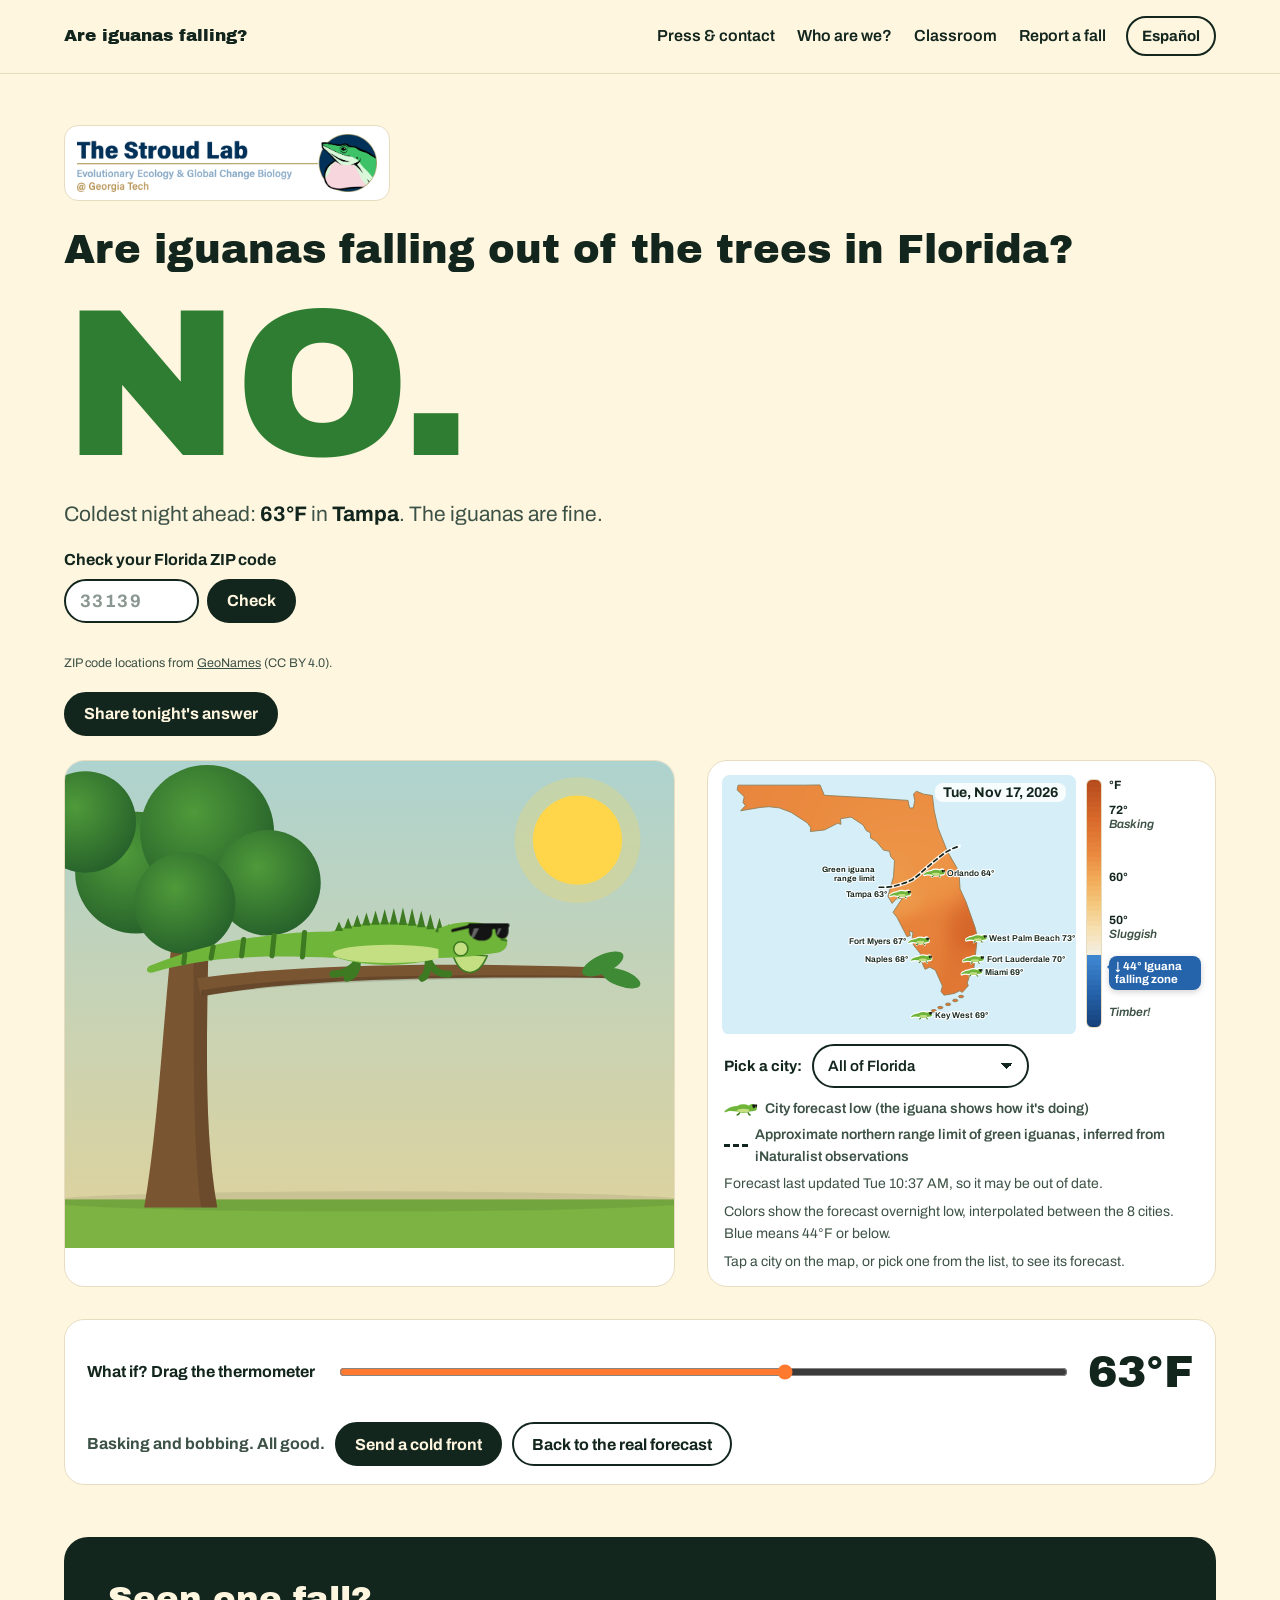
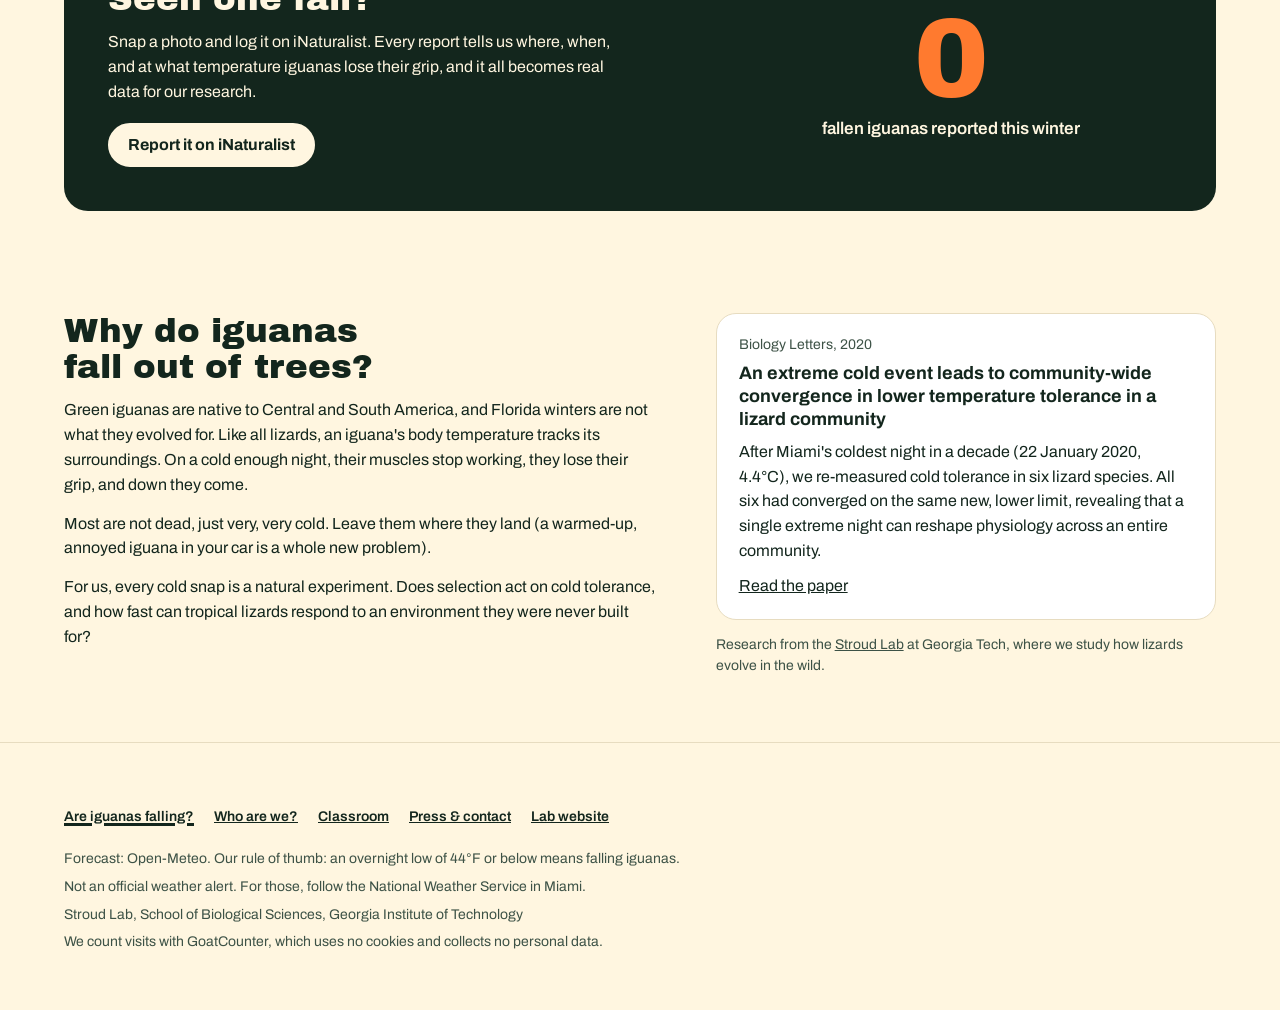
==== index.html @ 7255040b "Bigger logo on the share image; lab logo at the top of the home page Share image: the logo now spans" ====
<!DOCTYPE html>
<html lang="en">
<head>
<meta charset="utf-8">
<meta name="viewport" content="width=device-width,initial-scale=1">
<title>Are Iguanas Falling?</title>
<meta name="description" content="Will it be cold enough tonight for iguanas to fall out of the trees in Florida? A live forecast from the Stroud Lab at Georgia Tech.">
<link rel="canonical" href="https://www.areiguanasfallinginflorida.com/">
<link rel="icon" href="favicon.svg" type="image/svg+xml">
<link rel="apple-touch-icon" href="apple-touch-icon.png">
<meta property="og:type" content="website">
<meta property="og:site_name" content="Are iguanas falling?">
<meta property="og:title" content="Are iguanas falling?">
<meta property="og:description" content="Is it cold enough tonight for iguanas to fall out of the trees in Florida? A live YES or NO forecast from the Stroud Lab at Georgia Tech.">
<meta property="og:url" content="https://www.areiguanasfallinginflorida.com/">
<meta property="og:image" content="https://www.areiguanasfallinginflorida.com/og-image.png">
<meta property="og:image:type" content="image/png">
<meta property="og:image:width" content="1200">
<meta property="og:image:height" content="630">
<meta property="og:image:alt" content="Tonight's answer to &quot;Are iguanas falling?&quot; in big letters, next to a cartoon green iguana on a tree branch, or belly-up on the ground when it is cold.">
<meta name="twitter:card" content="summary_large_image">
<meta name="twitter:title" content="Are iguanas falling?">
<meta name="twitter:description" content="Is it cold enough tonight for iguanas to fall out of the trees in Florida? A live YES or NO forecast from the Stroud Lab at Georgia Tech.">
<meta name="twitter:image" content="https://www.areiguanasfallinginflorida.com/og-image.png">
<link rel="preconnect" href="https://fonts.googleapis.com">
<link href="https://fonts.googleapis.com/css2?family=Archivo+Black&family=Archivo:wght@400;600;700&display=swap" rel="stylesheet">
<link rel="stylesheet" href="assets/site.css?v=20261117f">
<style>
/* VOICE: a goofy roadside sign with a real scientist behind it
   IDEA: a Florida weather board crossed with the Publix sub sign: one huge YES/NO
   PICTURE: a big iguana on a branch that basks, slows, then drops belly-up
   COLOUR and TYPE: iguana green and sunny tangerine; flips to icy blue when cold. Archivo Black + Archivo
   LAYOUT: answer up top, scene + map side by side, thermometer, report band, then the science */
:root{--sky1:#ffd27a;--sky2:#8fd3ef;--ground:#7cb342;--ig:#6fb53a;--ig2:#3d7a22;--belly:#c4df82}
body.cold{--bg:light-dark(#e9f4fb,#0e1a24);--line:light-dark(#c9dfee,#23394a);--card:light-dark(#fff,#16273a);
  --sky1:#c9e4f5;--sky2:#7fa9c9;--ground:#a9c3b0;--ig:#86b8d8;--ig2:#3a6a8e;--belly:#e2f2fc}
body.chilly{--sky1:#ffe9b8;--sky2:#a9cfe2;--ig:#7fae55;--ig2:#456f30;--belly:#cbdc9f}
.top{padding-bottom:12px}
.big{font-size:clamp(88px,17vw,210px);letter-spacing:-.02em;color:var(--leaf);margin:4px 0 2px}
body.cold .big{color:var(--ice)}
.stage{display:grid;grid-template-columns:minmax(0,1.2fr) minmax(0,1fr);gap:clamp(16px,2.5vw,32px);align-items:stretch}
.scene{display:block;width:100%;height:auto;aspect-ratio:600/480}
.mapbox{padding:14px 14px 6px;display:grid;grid-template-columns:minmax(0,1fr) auto;gap:10px;align-items:stretch}
.mapbox svg{display:block;width:100%;height:auto}
.mapwrap{position:relative}
.mapdate{position:absolute;top:8px;right:10px;font:700 14px Archivo,sans-serif;color:var(--ink);background:color-mix(in srgb,var(--card) 82%,transparent);border-radius:8px;padding:2px 8px;pointer-events:none}
.scale{display:grid;grid-template-columns:16px 92px;gap:7px;padding:4px 0 6px}
.scale .bar{border-radius:6px;border:1px solid var(--line)}
.scale .lab{position:relative;font:600 12px/1.15 Archivo,sans-serif;color:var(--soft)}
.scale .lab>span{position:absolute;left:0;right:0;transform:translateY(-50%)}
.scale .lab b{color:var(--ink);font-weight:700}
.scale .lab .z{display:block;font-style:italic}
.scale .lab .fz{transform:none;background:#2563ab;color:#fff;border-radius:8px;padding:4px 6px;font:700 11.5px/1.15 Archivo,sans-serif;box-shadow:0 2px 6px rgba(0,0,0,.18)}
.scale .lab .fz::before{content:"";position:absolute;left:-7px;top:6px;border:5px solid transparent;border-right-color:#2563ab}
.city.sel circle{stroke:#ff7a2f;stroke-width:3.5}
.city.sel text{font-weight:700}
#cityHits{position:absolute;inset:0;pointer-events:none}
.cityhit{position:absolute;pointer-events:auto;min-height:0;padding:0;border:0;border-radius:8px;background:transparent;cursor:pointer}
@media(hover:hover){.cityhit:hover{background:color-mix(in srgb,var(--card) 35%,transparent)}}
.cities{display:flex;flex-wrap:wrap;align-items:center;gap:6px 10px;padding:4px 16px 10px}
.cities label{font-weight:700;font-size:15px}
.cities select{font:600 15px Archivo,sans-serif;min-height:44px;padding:0 36px 0 14px;border:2px solid var(--ink);border-radius:999px;background:var(--card);color:var(--ink);cursor:pointer;appearance:none;
  background-image:linear-gradient(45deg,transparent 50%,var(--ink) 50%),linear-gradient(135deg,var(--ink) 50%,transparent 50%);background-position:calc(100% - 20px) 50%,calc(100% - 14px) 50%;background-size:6px 6px;background-repeat:no-repeat}
.cities select:focus-visible{outline:3px solid var(--hot);outline-offset:3px}
.coast{fill:none;stroke:light-dark(#8d7d55,#a9c4b3);stroke-width:1.3}
.range{fill:none;stroke:var(--ink);stroke-width:2.6;stroke-dasharray:7 5;stroke-linecap:round}
.range-halo{fill:none;stroke:var(--card);stroke-width:6;stroke-linecap:round;opacity:.85}
.rlab{font:700 12px Archivo,sans-serif;fill:var(--ink);paint-order:stroke;stroke:var(--card);stroke-width:3px;stroke-linejoin:round}
.pin{position:absolute;width:44px;height:44px;margin:-22px 0 0 -22px;padding:0;border:0;border-radius:50%;background:transparent;display:grid;place-items:center;min-height:0;cursor:pointer}
.pin::before{content:"";width:11px;height:11px;background:var(--ink);border:2px solid var(--card);transform:rotate(45deg);box-shadow:0 0 0 1px var(--ink)}
.pin[aria-expanded=true]::before{box-shadow:0 0 0 1px var(--ink),0 0 0 5px var(--hot)}
@media(max-width:600px){.pin::before{width:8px;height:8px;border-width:1.5px}}
.pop{position:absolute;z-index:2;width:min(240px,80%);background:var(--card);color:var(--ink);border:1px solid var(--line);border-radius:14px;padding:10px 12px;box-shadow:0 6px 20px rgba(0,0,0,.18);font-size:15px}
.pop[hidden]{display:none}
.pop b{display:block}
.pop .x{position:absolute;top:2px;right:2px;min-height:40px;width:40px;padding:0;justify-content:center;border:0;font-size:22px;line-height:1}
.pop a{display:inline-flex;align-items:center;min-height:44px;font-weight:700}
.legend{display:flex;flex-wrap:wrap;gap:4px 18px;margin:0;padding:0 16px 6px;font-size:14px;font-weight:600;color:var(--soft);list-style:none}
.legend li{display:flex;align-items:center;gap:7px}
.legend li[hidden]{display:none}
.legend .dot{width:11px;height:11px;border-radius:50%;background:var(--ink);border:2px solid #fff;box-shadow:0 0 0 1px var(--line)}
.legend .dash{flex:none;width:24px;height:0;border-top:3px dashed var(--ink)}
.legend .dot,.legend .dia,.legend .legig{flex:none}
.legend .legig{width:34px;height:16px}
@media(max-width:600px){.mapdate{font-size:11px;top:4px;right:4px;padding:1px 6px}.mapzip{top:26px}.mapbox{gap:6px;padding:10px 10px 4px}.scale{grid-template-columns:10px 64px;gap:5px}.scale .lab{font-size:10.5px}.scale .lab .fz{font-size:10px;padding:3px 4px}.scale .lab .tim{display:none}}
.legend .dia{width:10px;height:10px;background:var(--ink);transform:rotate(45deg);margin:0 1px}
.hidnote{font-size:13px;color:var(--soft);padding:0 16px 14px;margin:0}
.cap{font-size:14px;color:var(--soft);padding:0 16px 14px;margin:0}
.land{fill:light-dark(#f3e6c4,#2a3a31);stroke:light-dark(#c9b78a,#4b6455);stroke-width:1.5}
.city text{font:600 13px Archivo,sans-serif;fill:var(--ink);paint-order:stroke;stroke:var(--card);stroke-width:3.5px;stroke-linejoin:round}
.city .t{font-weight:700}
.sea{fill:light-dark(#d6eef7,#13303b)}
.ctrl{display:grid;grid-template-columns:auto minmax(0,1fr) auto;gap:16px 22px;align-items:center;background:var(--card);border:1px solid var(--line);border-radius:20px;padding:18px 22px}
.ctrl label{font-weight:700}
.temp{font-family:"Archivo Black",sans-serif;font-size:clamp(32px,4vw,44px);white-space:nowrap;min-width:3.4ch;text-align:right}
input[type=range]{width:100%;height:44px;accent-color:var(--hot)}
body.cold input[type=range]{accent-color:var(--ice)}
.row{display:flex;flex-wrap:wrap;gap:10px;grid-column:1/-1;align-items:center}
.state{font-weight:700;color:var(--soft)}
.report{display:grid;grid-template-columns:minmax(0,1.3fr) minmax(0,1fr);gap:clamp(20px,4vw,48px);align-items:center;background:var(--ink);color:var(--bg);border-radius:24px;padding:clamp(24px,4vw,44px)}
.report h2{color:var(--bg)}
.report p{margin:0 0 18px;max-width:58ch}
.report .btn{border-color:var(--bg);background:var(--bg);color:var(--ink)}
.count{text-align:center}
.count .n{font-family:"Archivo Black",sans-serif;font-size:clamp(64px,9vw,112px);line-height:1;color:var(--hot)}
body.cold .count .n{color:var(--ice)}
.count .l{font-weight:600;font-size:17px}
.sci{display:grid;grid-template-columns:minmax(0,1.2fr) minmax(0,1fr);gap:clamp(20px,4vw,56px)}
.sci p{max-width:66ch;margin:0 0 14px}
.paper .j{font-size:14px;color:var(--soft);margin:0 0 6px}
.paper .ti{font-weight:700;font-size:18px;line-height:1.3;margin:0 0 8px}
/* iguana motion
   NO  (seq-no):  sunglasses spin in from the top right and land on the iguana's face.
   YES (seq-yes): sunglasses fly off, camera zooms in, iguana turns icy blue and frosty,
                  shivers with chattering teeth and breath puffs, camera zooms out, then it falls. */
/* fixed pivot at the body's centre (local units), so flying sunglasses or text can't shift the flip */
.ig{transform-box:view-box;transform-origin:-58px 4px}
.shake{transform-box:fill-box;transform-origin:50% 50%}
.tail{transform-box:fill-box;transform-origin:100% 30%;animation:sway 3.2s ease-in-out infinite}
.head{transform-box:fill-box;transform-origin:0% 60%;animation:bob 4s ease-in-out infinite}
.dew{transform-box:fill-box;transform-origin:50% 0%;animation:dew 4s ease-in-out infinite}
.lid{opacity:0;transition:opacity .6s}
.sun{transition:opacity 1s}.flake{opacity:0;transition:opacity 1s}
.ig path,.ig ellipse{transition:fill 1.2s}
#cam{transform-box:view-box;transform-origin:380px 180px}
.shades,.spark,.mouth,.puff,.brrr{opacity:0}
.sh,.spark,.puff,.brrr{transform-box:fill-box;transform-origin:50% 50%}
.jaw{transform-box:fill-box}
.frost{opacity:0;transition:opacity 1.6s .4s}
.ice{transform-box:fill-box;transform-origin:50% 0;transform:scaleY(0);transition:transform 1.2s 1s}
.brow{opacity:0;transition:opacity .6s .8s}
@keyframes sway{0%,100%{transform:rotate(0)}50%{transform:rotate(-7deg)}}
@keyframes bob{0%,60%,100%{transform:none}66%{transform:translateY(-7px)}72%{transform:none}78%{transform:translateY(-7px)}84%{transform:none}}
@keyframes dew{0%,60%,100%{transform:scaleY(1)}66%,82%{transform:scaleY(1.45)}}
body.chilly .tail{animation-duration:9s}
body.chilly .head,body.chilly .dew{animation:none}
body.chilly .lid{opacity:.75}
body.chilly .sun{opacity:.5}
body.chilly .brow{opacity:.8}
body.seq-chilly.had-shades .shades{opacity:1}
body.seq-chilly .sh{animation:shadesOff .5s ease-in forwards}
body.cold .tail,body.cold .head,body.cold .dew{animation:none}
body.cold .sun{opacity:0}
body.cold .flake{opacity:1;animation:snow 5s linear infinite}
body.cold .frost,body.cold .brow{opacity:1}
body.cold .ice{transform:none}
/* NO: shades on */
body.seq-no .shades{opacity:1}
body.seq-no .sh{animation:shadesIn 1.3s cubic-bezier(.25,.7,.35,1) .2s both}
body.seq-no .spark{animation:spark .7s ease-out 1.45s forwards}
@keyframes shadesIn{0%{opacity:0;transform:translate(260px,-250px) rotate(-720deg) scale(2.2)}12%{opacity:1}72%{transform:translate(0,3px) rotate(10deg) scale(1)}86%{transform:translate(0,-4px) rotate(-5deg) scale(1)}100%{opacity:1;transform:none}}
@keyframes spark{0%{opacity:0;transform:scale(0) rotate(0)}40%{opacity:1;transform:scale(1.3) rotate(45deg)}100%{opacity:0;transform:scale(.6) rotate(90deg)}}
/* YES: shades off, zoom in, shiver, zoom out, fall */
body.seq-yes.had-shades .shades{opacity:1}
body.seq-yes .sh{animation:shadesOff .5s ease-in forwards}
body.seq-yes #cam{animation:cam 5s ease-in-out .3s both}
body.seq-yes .shake{animation:shiver .06s linear 1.2s 50 alternate}
body.seq-yes .mouth{animation:mouth 3s 1.2s forwards}
body.seq-yes .jaw{animation:chatter .08s linear 1.2s 36 alternate}
body.seq-yes .puff{animation:puff 1.2s ease-out 1.3s 3}
body.seq-yes .p2{animation-delay:1.7s}body.seq-yes .p3{animation-delay:2.1s}
body.seq-yes .brrr{animation:brrr 3s 1.3s forwards}
body.seq-yes .lid{animation:shut .4s 4.7s forwards}
body.seq-yes .ig{animation:fall 2.6s cubic-bezier(.45,0,.85,.5) 5.1s forwards}
@keyframes shadesOff{0%{opacity:1;transform:none}100%{opacity:0;transform:translate(70px,-150px) rotate(240deg)}}
@keyframes cam{0%{transform:none}20%,78%{transform:translate(-80px,60px) scale(2.3)}100%{transform:none}}
@keyframes shiver{from{transform:translate(-1.8px,.4px) rotate(-.7deg)}to{transform:translate(1.8px,-.4px) rotate(.7deg)}}
@keyframes mouth{0%,96%{opacity:1}100%{opacity:0}}
@keyframes chatter{from{transform:none}to{transform:translateY(3px)}}
@keyframes puff{0%{opacity:0;transform:translate(0,0) scale(.4)}25%{opacity:.95}100%{opacity:0;transform:translate(30px,-16px) scale(1.5)}}
@keyframes brrr{0%{opacity:0;transform:scale(.3) rotate(-10deg)}12%{opacity:1;transform:scale(1.1) rotate(4deg)}20%,40%,60%,80%{transform:scale(1) rotate(-3deg)}30%,50%,70%{transform:scale(1.05) rotate(3deg)}90%{opacity:1}100%{opacity:0;transform:scale(1)}}
@keyframes shut{from{opacity:0}to{opacity:1}}
@keyframes fall{0%{transform:none}10%{transform:rotate(-5deg)}20%{transform:rotate(6deg)}28%{transform:translate(0,8px) rotate(25deg)}68%{transform:translate(-14px,240px) rotate(180deg)}74%{transform:translate(-14px,218px) rotate(176deg)}80%,100%{transform:translate(-14px,229px) rotate(180deg)}}
@keyframes snow{from{transform:translateY(-20px)}to{transform:translateY(60px)}}
.sharerow{margin-top:18px}
.sceneslot>.panel{margin:10px 0 18px}
.zipform{margin-top:18px;max-width:560px}
.zipform label{display:block;font-weight:700;margin-bottom:6px}
.zipform .zrow{display:flex;flex-wrap:wrap;gap:8px}
.zipform input{font:700 18px Archivo,sans-serif;letter-spacing:.08em;width:7.5em;min-height:44px;padding:0 14px;border:2px solid var(--ink);border-radius:999px;background:var(--card);color:var(--ink)}
.zipform input::placeholder{color:var(--soft);opacity:.6}
.zipmsg{margin:8px 0 0;font-weight:600;color:var(--soft);min-height:1.2em}
.zipmsg.err{color:light-dark(#b04a10,#ffb07a)}
.zipcredit{margin:4px 0 0;font-size:12.5px;color:var(--soft)}
.zippin path{fill:#ff7a2f;stroke:#fff;stroke-width:1.6}
.mapzip{top:38px;display:flex;align-items:center;gap:6px}
.mapzip[hidden]{display:none}
.mapzip::before{content:"";width:9px;height:9px;border-radius:50% 50% 50% 0;transform:rotate(-45deg);background:#ff7a2f;border:1.5px solid #fff}
.zippin text{font:700 13px Archivo,sans-serif;fill:var(--ink);paint-order:stroke;stroke:var(--card);stroke-width:3.5px;stroke-linejoin:round}
.sharepanel{display:grid;grid-template-columns:200px minmax(0,1fr);gap:20px;align-items:start;margin-top:18px;background:var(--card);border:1px solid var(--line);border-radius:20px;padding:18px;max-width:720px}
.sharepanel[hidden]{display:none}
.sharepanel img{width:100%;height:auto;border-radius:12px;border:1px solid var(--line)}
.sharepanel .sh{font:400 20px "Archivo Black",sans-serif;margin:0 0 6px}
.sharepanel p{margin:0 0 12px}
.sharepanel .acts{display:flex;flex-wrap:wrap;gap:10px}
.sharepanel textarea{width:100%;font:15px/1.4 Archivo,sans-serif;margin-top:12px;padding:8px;border-radius:10px;border:1px solid var(--line);background:var(--bg);color:var(--ink);resize:vertical}
.sharemsg{font-weight:700;color:var(--soft);min-height:1.5em;margin:10px 0 0!important}
@media(max-width:520px){.sharepanel{grid-template-columns:minmax(0,1fr)}.sharepanel img{max-width:240px}}
/* Desktop: map beside the animation, what-if box full width underneath.
   Narrow screens: one column in page order: animation, what-if box, map. */
.stage>.mappanel{grid-column:2;grid-row:1}
.stage>.ctrl{grid-column:1/-1;grid-row:2}
@media(max-width:820px){.stage,.sci,.report{grid-template-columns:minmax(0,1fr)}.stage>.mappanel,.stage>.ctrl{grid-column:auto;grid-row:auto}}
@media(max-width:600px){.ctrl{grid-template-columns:minmax(0,1fr) auto}.ctrl label{grid-column:1/-1}}
@media(prefers-reduced-motion:reduce){.tail,.head,.dew,body.cold .flake{animation:none!important}
  body.seq-no .sh,body.seq-no .spark,body.seq-yes #cam,body.seq-yes .shake,body.seq-yes .jaw,body.seq-yes .puff,body.seq-yes .brrr,body.seq-yes .mouth,body.seq-yes .sh{animation:none}
  body.seq-yes .shades,body.seq-chilly .shades{opacity:0!important}
  body.seq-yes .lid{animation:none;opacity:1}
  body.seq-yes .ig{animation:none;transform:translate(-14px,229px) rotate(180deg)}}
</style>
</head>
<body>
<nav class="nav" aria-label="Site">
  <a class="home" href="index.html" data-i18n="nav_home">Are iguanas falling?</a>
  <div class="links">
    <a href="press.html" data-i18n="nav_press">Press &amp; contact</a>
    <a href="who.html" data-i18n="nav_who">Who are we?</a>
    <a href="classroom.html" data-i18n="nav_class">Classroom</a>
    <a href="https://www.inaturalist.org/projects/are-iguanas-falling" data-i18n="nav_report">Report a fall</a>
    <button class="lang" type="button" data-lang-toggle data-i18n="lang_btn">Español</button>
  </div>
</nav>

<header class="band top"><div class="wrap">
  <a class="lablogo toplogo" href="https://www.thestroudlab.com" data-i18n-aria="logo_link" aria-label="The Stroud Lab at Georgia Tech, lab website"><img src="assets/stroud-lab-logo.png" alt="" width="1600" height="311"></a>
  <h1 id="qh" data-i18n="q">Are iguanas falling out of the trees in Florida?</h1>
  <div class="big" id="answer" aria-live="polite">NO.</div>
  <div class="sceneslot" id="sceneSlot"></div>
  <p class="sub" id="why">Checking the forecast…</p>
  <form class="zipform" id="zipForm" novalidate>
    <label for="zip" data-i18n="zip_label">Check your Florida ZIP code</label>
    <div class="zrow">
      <input id="zip" name="zip" inputmode="numeric" autocomplete="postal-code" maxlength="5" pattern="[0-9]{5}" placeholder="33139" aria-describedby="zipMsg">
      <button class="solid" type="submit" data-i18n="zip_go">Check</button>
      <button type="button" id="zipClear" hidden data-i18n="city_all">All of Florida</button>
    </div>
    <p class="zipmsg" id="zipMsg" aria-live="polite"></p>
    <p class="zipcredit" data-i18n="zip_credit">ZIP code locations from GeoNames (CC BY 4.0).</p>
  </form>
  <div class="sharerow"><button class="solid" id="share" type="button" hidden data-i18n="share_btn">Share tonight's answer</button></div>
  <div class="sharepanel" id="sharePanel" hidden>
    <img id="shareImg" alt="" width="1080" height="1350">
    <div>
      <p class="sh" id="shareH" tabindex="-1" data-i18n="share_h">Your image is ready</p>
      <p data-i18n="share_p">Download it and post it anywhere, or copy the text to go with it.</p>
      <div class="acts">
        <a class="btn solid" id="shareDl" href="#" download="are-iguanas-falling.png" data-i18n="share_dl">Download image</a>
        <button type="button" id="shareCopy" data-i18n="share_copy">Copy text</button>
        <button type="button" id="shareClose" data-i18n="share_close">Close</button>
      </div>
      <textarea id="shareText" rows="3" readonly aria-labelledby="shareCopy"></textarea>
      <p class="sharemsg" id="shareMsg" aria-live="polite"></p>
    </div>
  </div>
</div></header>

<main class="band" style="padding-top:12px"><div class="wrap">
  <div class="stage" id="stage">
    <div class="panel" id="scenePanel">
      <svg class="scene" viewBox="0 0 600 480" role="img" aria-labelledby="sceneT">
        <title id="sceneT" data-i18n="scene_title">A green iguana on a tree branch</title>
        <defs>
          <linearGradient id="sky" x1="0" y1="0" x2="0" y2="1"><stop offset="0" style="stop-color:var(--sky2)"/><stop offset="1" style="stop-color:var(--sky1)"/></linearGradient>
          <radialGradient id="crown" cx=".4" cy=".35" r=".7"><stop offset="0" stop-color="#4f9a3a"/><stop offset="1" stop-color="#25602a"/></radialGradient>
        </defs>
        <g id="cam">
        <rect x="-300" y="-300" width="1200" height="1080" fill="url(#sky)"/>
        <g class="sun"><circle cx="505" cy="78" r="44" fill="#ffd54a"/><circle cx="505" cy="78" r="62" fill="#ffd54a" opacity=".25"/></g>
        <rect x="-300" y="432" width="1200" height="348" fill="var(--ground)"/>
        <ellipse cx="300" cy="434" rx="320" ry="10" fill="#000" opacity=".08"/>
        <path d="M78,440 C92,360 96,260 108,150 L142,150 C140,260 136,360 150,440 Z" fill="#7a5532"/>
        <path d="M126,150 L142,150 C140,260 136,360 150,440 L134,440 C124,360 128,260 126,150Z" fill="#000" opacity=".12"/>
        <path d="M130,214 C230,200 380,198 540,204 L540,214 C380,212 230,214 134,232 Z" fill="#7a5532"/>
        <path d="M134,226 C230,210 380,210 540,212 L540,214 C380,214 230,216 134,232Z" fill="#000" opacity=".15"/>
        <g fill="url(#crown)"><circle cx="70" cy="110" r="60"/><circle cx="140" cy="70" r="66"/><circle cx="200" cy="120" r="52"/><circle cx="118" cy="140" r="50"/><circle cx="20" cy="60" r="50"/></g>
        <g fill="#3e8a35"><ellipse cx="530" cy="200" rx="22" ry="9" transform="rotate(-25 530 200)"/><ellipse cx="548" cy="214" rx="20" ry="8" transform="rotate(20 548 214)"/></g>
        <g transform="translate(318,180)">
          <g class="ig" id="ig"><g class="shake">
            <g class="tail">
              <path d="M-50,-12 C-110,-12 -170,-4 -235,22 C-240,26 -236,30 -230,28 C-170,10 -110,12 -50,14 Z" fill="var(--ig)"/>
              <g stroke="var(--ig2)" stroke-width="5" stroke-linecap="round"><path d="M-82,-11 L-84,13"/><path d="M-112,-8 L-114,12"/><path d="M-142,-4 L-144,12"/><path d="M-172,3 L-174,14"/><path d="M-200,11 L-201,19"/></g>
            </g>
            <path d="M-30,18 C-36,26 -44,30 -54,30 M-30,18 C-30,28 -34,32 -40,34" stroke="var(--ig2)" stroke-width="7" stroke-linecap="round" fill="none"/>
            <path d="M40,16 C44,26 50,30 60,30 M40,16 C40,26 38,32 34,34" stroke="var(--ig2)" stroke-width="7" stroke-linecap="round" fill="none"/>
            <ellipse cx="0" cy="0" rx="66" ry="21" fill="var(--ig)"/>
            <ellipse cx="2" cy="10" rx="56" ry="9" fill="var(--belly)"/>
            <path id="crest" fill="var(--ig2)"/>
            <g class="frost"><path id="crestFrost" fill="#fff" opacity=".85"/><path d="M-56,-10 C-30,-22 30,-24 60,-12" stroke="#fff" stroke-width="3" stroke-linecap="round" stroke-dasharray="6 5" fill="none"/><path d="M-60,-8 C-120,-10 -170,-2 -220,18" stroke="#fff" stroke-width="2.5" stroke-linecap="round" stroke-dasharray="5 6" fill="none"/></g>
            <g class="ice" fill="#eef9ff" stroke="#8fbfdc" stroke-width=".8"><path d="M-28,19 L-25,31 L-22,19Z"/><path d="M-6,21 L-2,35 L2,21Z"/><path d="M20,20 L23,30 L26,20Z"/><path d="M47,15 L50,24 L53,14Z"/><path d="M-118,9 L-115,19 L-112,8Z"/><path d="M-170,9 L-167,17 L-164,8Z"/></g>
            <text class="brrr" x="78" y="-46" font-family="'Archivo Black',Archivo,sans-serif" font-size="17" fill="#fff" stroke="#3a6a8e" stroke-width="3.5" paint-order="stroke" stroke-linejoin="round">BRRR!</text>
            <g class="head">
              <path class="dew" d="M64,10 C70,32 88,36 98,12 Z" fill="var(--belly)" stroke="var(--ig2)" stroke-width="1.5"/>
              <path d="M50,-15 C76,-26 102,-22 114,-9 C121,-2 118,7 108,9 C90,12 70,14 50,14 Z" fill="var(--ig)"/>
              <circle cx="72" cy="5" r="7" fill="var(--belly)" stroke="var(--ig2)" stroke-width="1.5"/>
              <circle cx="93" cy="-10" r="4.5" fill="#2b1a0e"/><circle cx="94.5" cy="-11.5" r="1.4" fill="#fff"/>
              <path class="lid" d="M88,-12 C90,-16 97,-16 99,-12 C97,-8 90,-8 88,-12Z" fill="var(--ig2)"/>
              <path d="M112,-4 L117,-3" stroke="var(--ig2)" stroke-width="2" stroke-linecap="round"/>
              <path class="brow" d="M86,-18 Q92,-23 100,-19" stroke="var(--ig2)" stroke-width="2.2" fill="none" stroke-linecap="round"/>
              <g class="frost"><path d="M58,-17 C80,-25 100,-22 110,-12" stroke="#fff" stroke-width="2.5" stroke-linecap="round" stroke-dasharray="5 4" fill="none"/></g>
              <g class="ice" fill="#eef9ff" stroke="#8fbfdc" stroke-width=".8"><path d="M101,9 L104,19 L107,8Z"/></g>
              <g class="mouth">
                <path d="M98,4 L117,2 L117,9 L99,10 Z" fill="#5a1620"/>
                <path d="M99,4 L117,2 L117,3 L115.5,6 L114,2.6 L112,6.2 L110,2.9 L108,6.4 L106,3.2 L104,6.6 L102,3.5 L100.5,6.6 Z" fill="#fff"/>
                <g class="jaw"><path d="M99,10 L117,8.5 C116,12 110,13 100,13 Z" fill="var(--ig)"/>
                  <path d="M100,10 L101.5,6.8 L103,9.8 L105,6.6 L107,9.6 L109,6.4 L111,9.3 L113,6.2 L115,9 L116.5,6 L117,8.6 Z" fill="#fff"/></g>
              </g>
              <g fill="#fff"><circle class="puff p1" cx="125" cy="-4" r="5"/><circle class="puff p2" cx="125" cy="-4" r="4"/><circle class="puff p3" cx="125" cy="-4" r="5"/></g>
              <g class="shades"><g class="sh">
                <path d="M64,-13 L81,-17" stroke="#111" stroke-width="3" stroke-linecap="round"/>
                <rect x="79" y="-20" width="41" height="4" rx="2" fill="#111"/>
                <path d="M80,-17 H103 V-12 C103,-6 99,-3 93,-3 C86,-3 80,-7 80,-12 Z" fill="#141414"/>
                <path d="M106,-17 H119 V-13 C119,-8 117,-5 113,-5 C109,-5 106,-8 106,-13 Z" fill="#141414"/>
                <path d="M102,-15 Q104.5,-17 107,-15" stroke="#111" stroke-width="2.5" fill="none"/>
                <path d="M85,-15 L90,-15 L85,-6 L82,-6 Z" fill="#fff" opacity=".35"/><path d="M109,-15 L112,-15 L109,-9 L107,-9 Z" fill="#fff" opacity=".35"/>
              </g></g>
              <path class="spark" d="M124,-28 L126,-23 L131,-21 L126,-19 L124,-14 L122,-19 L117,-21 L122,-23 Z" fill="#fff" stroke="#ffd54a" stroke-width="1"/>
            </g>
          </g></g>
        </g>
        </g>
        <g class="flake" fill="#fff" id="flakes"></g>
      </svg>
    </div>
      <div class="ctrl">
      <label for="t" data-i18n="whatif">What if? Drag the thermometer</label>
      <input id="t" type="range" min="28" max="85" step="1" value="70">
      <div class="temp" id="tv">70°F</div>
      <div class="row">
        <span class="state" id="st"></span>
        <button class="solid" id="cold" type="button" data-track="cold-front" data-i18n="coldfront">Send a cold front</button>
        <button id="live" type="button" data-i18n="backlive">Back to the real forecast</button>
      </div>
    </div>
    <div class="panel mappanel">
      <div class="mapbox"><div class="mapwrap" id="mapwrap">
        <svg id="map" viewBox="-10 0 545 400" role="img" data-i18n-aria="map_aria" aria-label="Map of Florida with forecast overnight lows"></svg>
        <div class="mapdate" id="mapdate"></div>
        <div class="mapdate mapzip" id="mapzip" hidden></div>
        <div id="cityHits"></div>
        <div id="pins"></div>
        <div class="pop" id="pop" hidden role="dialog" aria-labelledby="popH">
          <button type="button" class="x" id="popX" data-i18n-aria="fall_close" aria-label="Close">×</button>
          <b id="popH" data-i18n="fall_pop_h">Reported fall</b><span id="popD"></span><br>
          <a id="popA" href="#" data-i18n="fall_view">See it on iNaturalist</a>
        </div>
      </div>
      <div class="scale" role="img" data-i18n-aria="scale_aria" aria-label="Color scale for the overnight low"><div class="bar" id="scaleBar"></div><div class="lab" id="scaleLab"></div></div>
      </div>
      <div class="cities"><label for="citySel" data-i18n="city_pick">Pick a city:</label><select id="citySel"></select></div>
      <ul class="legend" id="legend">
        <li><svg class="legig" viewBox="-17 -8 34 16" aria-hidden="true"></svg><span data-i18n="legend_low">Forecast low</span></li>
        <li><span class="dash" aria-hidden="true"></span><span data-i18n="legend_range">Approximate northern range limit of green iguanas, inferred from iNaturalist observations</span></li>
        <li id="legFall" hidden><span class="dia" aria-hidden="true"></span><span data-i18n="legend_fall">Reported fall</span></li>
      </ul>
      <p class="cap" id="mapcap"></p>
      <p class="cap" id="maphow" style="margin-top:-8px"></p>
      <p class="cap" style="margin-top:-8px" data-i18n="city_hint">Tap a city on the map, or pick one from the list, to see its forecast.</p>
      <p class="hidnote" id="hidnote" hidden></p>
    </div>
  </div>
</div></main>


<section class="band" style="padding-top:0"><div class="wrap">
  <div class="report">
    <div>
      <h2 data-i18n="report_h">Seen one fall?</h2>
      <p data-i18n="report_p">Snap a photo and log it on iNaturalist.</p>
      <a class="btn" href="https://www.inaturalist.org/projects/are-iguanas-falling" data-i18n="report_btn">Report it on iNaturalist</a>
    </div>
    <div class="count" id="count" hidden>
      <div class="n" id="countN">0</div>
      <div class="l" id="countL"></div>
    </div>
  </div>
</div></section>

<section class="band"><div class="wrap sci">
  <div>
    <h2 data-i18n="sci_h">Why do iguanas fall out of trees?</h2>
    <p data-i18n="sci_p1"></p>
    <p data-i18n="sci_p2"></p>
    <p data-i18n="sci_p3"></p>
  </div>
  <div>
    <div class="paper">
      <p class="j">Biology Letters, 2020</p>
      <p class="ti">An extreme cold event leads to community-wide convergence in lower temperature tolerance in a lizard community</p>
      <p style="margin:0 0 10px" data-i18n="paper_blurb"></p>
      <a href="https://doi.org/10.1098/rsbl.2020.0625" data-i18n="paper_link">Read the paper</a>
    </div>
    <p class="note" data-i18n="lab_note"></p>
  </div>
</div></section>

<footer class="band"><div class="wrap">
  <nav class="footnav" aria-label="Footer">
    <a href="index.html" aria-current="page" data-i18n="nav_home">Are iguanas falling?</a>
    <a href="who.html" data-i18n="nav_who">Who are we?</a>
    <a href="classroom.html" data-i18n="nav_class">Classroom</a>
    <a href="press.html" data-i18n="nav_press">Press</a>
    <a href="https://www.thestroudlab.com" data-i18n="link_site">Lab website</a>
  </nav>
  <p data-i18n="foot1"></p>
  <p data-i18n="foot2"></p>
  <p data-i18n="foot_lab">Stroud Lab, School of Biological Sciences, Georgia Institute of Technology</p>
  <p data-i18n="privacy">We count visits with GoatCounter, which uses no cookies and collects no personal data.</p>
</div></footer>

<script src="assets/i18n.js?v=20261117f"></script>
<script src="assets/analytics.js?v=20261117f"></script>
<script>
{
const FALL=44, CHILLY=60; /* 44 and below: falling. 45 to 60: chilly, no sunglasses. Above 60: sunglasses. */
const INAT="https://www.inaturalist.org/projects/are-iguanas-falling";
const CITIES=[
 {n:"Miami",lat:25.76,lon:-80.19,side:"r"},{n:"Fort Lauderdale",lat:26.12,lon:-80.14,side:"r"},
 {n:"West Palm Beach",lat:26.71,lon:-80.05,side:"r"},{n:"Naples",lat:26.14,lon:-81.79,side:"l"},
 {n:"Fort Myers",lat:26.64,lon:-81.87,side:"l"},{n:"Key West",lat:24.56,lon:-81.78,side:"r"},
 {n:"Tampa",lat:27.95,lon:-82.46,side:"l"},{n:"Orlando",lat:28.54,lon:-81.38,side:"r"}];
const SAMPLE=[66,67,65,63,62,72,60,58];
const K=Math.cos(28*Math.PI/180),P=(lo,la)=>[(lo+87.7)*K*55+10,(31.1-la)*55+10];
const FL="M117.0,15.6L140.9,15.3L147.6,31.3L214.1,34.9L276.3,39.1L278.7,50.9L284.5,50.6L286.7,39.4L284.8,29.2L289.3,25.0L300.5,29.5L313.8,31.6L316.7,55.4L322.8,82.2L336.9,117.5L358.5,155.1L355.3,157.8L356.4,175.3L365.4,194.9L379.5,234.3L382.4,246.7L382.1,259.3L376.8,304.8L372.3,305.7L367.5,319.9L369.1,324.4L359.8,334.6L356.1,332.2L347.0,336.4L331.6,338.9L327.1,333.1L329.2,324.7L318.3,300.3L309.8,295.8L302.4,299.1L296.5,285.5L294.9,274.4L284.8,262.0L282.4,253.9L284.0,242.2L278.4,240.1L279.8,247.0L274.7,248.8L259.3,219.0L253.2,211.4L267.8,189.4L258.2,190.7L251.8,197.6L245.4,186.7L254.0,156.6L255.5,131.6L249.7,125.6L247.8,117.5L238.5,115.6L227.6,102.4L218.8,97.0L218.3,88.8L212.2,85.8L207.1,76.8L188.5,64.7L172.3,67.4L173.1,75.9L167.8,74.4L147.6,84.6L126.0,87.0L126.6,81.0L121.5,73.8L96.2,57.5L78.1,50.6L61.9,48.8L48.4,50.0L18.8,55.1L26.0,47.0L22.3,42.4L24.2,33.4L13.2,22.9L14.8,15.6L117.0,15.6Z";
const keys=[[358,341],[349,347],[338,353],[326,358],[316,363],[306,367],[298,369]];
const $=id=>document.getElementById(id);
const level=t=>t<=FALL?"cold":t<=CHILLY?"chilly":"warm";
const col={cold:"#3d8fd1",chilly:"#e0a325",warm:"#ff7a2f"};

let d="";for(let x=-48;x<=60;x+=9){const y=-21*Math.sqrt(Math.max(0,1-(x/66)**2));const h=6+10*(1-Math.abs(x-20)/80);d+=`M${x-4},${y+2}L${x},${y-h}L${x+4},${y+2}Z`;}
$("crest").setAttribute("d",d);$("crestFrost").setAttribute("d",d);
$("flakes").innerHTML=Array.from({length:26},(_,i)=>`<circle cx="${(i*83)%590+5}" cy="${(i*47)%380+10}" r="${2+i%3}"/>`).join("");

let zipPlace=null,selCity=null,rasterKey=null,rasterURL="",lastAns=null,live=null,liveNote="map_plain",liveDate="",liveUpdated=null,grid=null,lastLevel=null,sceneT=70,falls=null,fallPts=null,fallHidden=0;
/* Restart a CSS sequence: "no" = sunglasses land, "yes" = zoom, shiver, fall */
function runSeq(kind){
  const b=document.body,had=b.classList.contains("seq-no");
  b.classList.remove("seq-yes","seq-no","seq-chilly","had-shades");void b.offsetWidth;
  if(kind!=="no"&&had)b.classList.add("had-shades");
  b.classList.add("seq-"+kind);
}
function setScene(t,replay,quiet){
  sceneT=t;
  const L=level(t);document.body.classList.remove("cold","chilly","warm");document.body.classList.add(L);
  if(!quiet){const kind=L==="cold"?"yes":L==="chilly"?"chilly":"no";
    if(kind!==lastAns||(replay&&kind==="yes"))runSeq(kind);
    lastAns=kind;}
  lastLevel=L;
  $("tv").textContent=t+"°F";$("t").value=t;
  $("st").textContent=window.t("st_"+L);
}
/* ===== Temperature map =====
   Land is coloured by the forecast overnight low, interpolated (inverse-distance weighting
   in map space) between the daily job's forecast grid in status.json, or between the
   8 cities if the grid is missing. 44°F and below is one blue class (darker = colder);
   above that a sequential ramp runs from pale cream at 45°F to deep orange at 80°F. */
const COLD_STOPS=[[30,"#163f78"],[37,"#2563ab"],[44,"#3f86d1"]];
const WARM_STOPS=[[45,"#f4eedf"],[50,"#f6dfb0"],[55,"#f4c77c"],[60,"#f1aa58"],[65,"#ea8a3f"],[72,"#d96a2c"],[80,"#b44a1c"]];
const hex2=h=>[1,3,5].map(i=>parseInt(h.slice(i,i+2),16));
function ramp(st,t){if(t<=st[0][0])return hex2(st[0][1]);
  for(let i=1;i<st.length;i++)if(t<=st[i][0]){const[a,ca]=st[i-1],[b,cb]=st[i],f=(t-a)/(b-a),A=hex2(ca),B=hex2(cb);return A.map((v,k)=>Math.round(v+(B[k]-v)*f));}
  return hex2(st[st.length-1][1]);}
const tcol=t=>Math.round(t)<=FALL?ramp(COLD_STOPS,t):ramp(WARM_STOPS,Math.max(45,t));
function idw(pts,x,y){let n=0,d=0;for(const p of pts){const dx=x-p.x,dy=y-p.y,r2=dx*dx+dy*dy;if(r2<1e-6)return p.t;const w=1/(r2*r2/400+r2);n+=w*p.t;d+=w;}return n/d;}
/* Approximate northern limit of green iguanas, traced on iNaturalist observations (lat, lon) */
const RANGE=[[28.14,-83.13],[28.14,-82.92],[28.16,-82.71],[28.21,-82.5],[28.27,-82.29],[28.35,-82.08],[28.49,-81.87],[28.66,-81.66],[28.83,-81.44],[28.98,-81.23],[29.12,-81.02],[29.22,-80.81],[29.29,-80.6]];
function tempImage(pts){
  const S=2,W=545*S,H=400*S,step=3,cols=Math.ceil(W/step)+1,rows=Math.ceil(H/step)+1,T=new Float32Array(cols*rows);
  for(let j=0;j<rows;j++)for(let i=0;i<cols;i++)T[j*cols+i]=idw(pts,(i*step)/S-10,(j*step)/S);
  const cv=document.createElement("canvas");cv.width=W;cv.height=H;const g=cv.getContext("2d"),img=g.createImageData(W,H),cold=new Uint8Array(W*H);
  for(let y=0;y<H;y++){const j=Math.floor(y/step),fy=y/step-j;
    for(let x=0;x<W;x++){const i=Math.floor(x/step),fx=x/step-i,a=j*cols+i;
      const t=T[a]*(1-fx)*(1-fy)+T[a+1]*fx*(1-fy)+T[a+cols]*(1-fx)*fy+T[a+cols+1]*fx*fy;
      const c=tcol(t),k=(y*W+x)*4;img.data[k]=c[0];img.data[k+1]=c[1];img.data[k+2]=c[2];img.data[k+3]=255;cold[y*W+x]=Math.round(t)<=FALL?1:0;}}
  for(let y=1;y<H-1;y++)for(let x=1;x<W-1;x++){const a=cold[y*W+x];if(a!==cold[y*W+x-1]||a!==cold[(y-1)*W+x])
    for(const[dx,dy]of[[0,0],[1,0],[0,1],[-1,0],[0,-1]]){const k=((y+dy)*W+x+dx)*4;img.data[k]=img.data[k+1]=img.data[k+2]=255;}}
  g.putImageData(img,0,0);return cv.toDataURL();
}
function drawLegendIguanas(){document.querySelectorAll(".legig").forEach(s=>{s.innerHTML=miniIguana(0,0,"warm",false);});}
function drawScale(){
  drawLegendIguanas();
  const lo=30,hi=80,pct=t=>((hi-t)/(hi-lo)*100).toFixed(2)+"%",st=[];
  for(let t=hi;t>=lo;t-=1){const c=tcol(t===45?45:t);st.push(`rgb(${c}) ${pct(t+0.5)} ${pct(t-0.5)}`);}
  $("scaleBar").style.background=`linear-gradient(to bottom,${st.join(",")})`;
  const row=(t,z)=>`<span style="top:${pct(t)}"><b>${t}°</b>${z?` <span class="z">${window.t(z)}</span>`:""}</span>`;
  $("scaleLab").innerHTML=`<span style="top:0;transform:none"><b>${window.t("scale_unit")}</b></span>`+
    row(72,"zone_bask")+row(60)+row(50,"zone_slug")+
    `<span class="fz" style="top:${pct(44.5)}">↓ ${FALL}° ${window.t("zone_fall")}</span>`+
    `<span class="tim" style="top:${pct(33)}"><span class="z">${window.t("zone_timber")}</span></span>`;
}
function drawDate(){
  const d=liveUpdated?new Date(liveUpdated):new Date();
  try{$("mapdate").textContent=d.toLocaleDateString(window.getLang()==="es"?"es-US":"en-US",{timeZone:"America/New_York",weekday:"short",month:"short",day:"numeric",year:"numeric"});}catch(e){$("mapdate").textContent="";}
}
/* The place whose forecast the page is showing: a ZIP code, else the city picked on the map,
   else the coldest city */
/* Temperature for the cartoon: north of the iguana range it can shiver but never falls */
const sceneTemp=c=>c.north?Math.max(FALL+1,Math.round(c.min)):Math.round(c.min);
function shownCity(){if(!live)return null;if(zipPlace)return zipPlace;return (selCity&&live.find(c=>c.n===selCity))||live.reduce((a,b)=>b.min<a.min?b:a);}
function selectCity(n){
  $("sharePanel").hidden=true;
  if(zipPlace){zipPlace=null;$("zipClear").hidden=true;$("zipMsg").textContent="";selCity=null;}
  selCity=selCity===n?null:n;
  if(window.track)window.track(selCity?"city-"+selCity.toLowerCase().replace(/\s+/g,"-"):"city-all");
  if(!live)return;
  drawMap(live);words();const c=shownCity();setScene(sceneTemp(c));
}
function drawChips(){
  if(!live)return;
  $("citySel").innerHTML=`<option value="">${window.t("city_all")}</option>`+
    (zipPlace?`<option value="__zip">${window.t("zip_opt",{z:zipPlace.zip})} · ${Math.round(zipPlace.min)}°F</option>`:"")+
    live.map(c=>`<option value="${c.n}"${selCity===c.n?" selected":""}>${c.n} · ${Math.round(c.min)}°F</option>`).join("");
  $("citySel").value=zipPlace?"__zip":selCity||"";
}
$("citySel").addEventListener("change",e=>{const n=e.target.value;if(n==="__zip")return;
  if(n)selectCity(n);else if(zipPlace)clearZip();else if(selCity)selectCity(selCity);});

/* ===== ZIP code forecast =====
   The ZIP is looked up in assets/fl-zips.json (GeoNames postal codes, CC BY 4.0) inside the
   browser; it is never sent anywhere. The low is interpolated from the same forecast grid
   that colours the map, so it always agrees with the map and costs no extra API calls.
   Only if the grid is missing does the page ask Open-Meteo for that one point. */
let ZIPS=null;
const esc2=x=>String(x).replace(/[&<>"]/g,c=>({"&":"&amp;","<":"&lt;",">":"&gt;",'"':"&quot;"}[c]));
function zipMsg(key,vars,err){$("zipMsg").textContent=key?window.t(key,vars):"";$("zipMsg").classList.toggle("err",!!err);}
/* north of the green iguana range line (RANGE) at this longitude? */
function northOfRange(lat,lon){
  const r=RANGE;if(lon<=r[0][1])return lat>r[0][0];if(lon>=r[r.length-1][1])return lat>r[r.length-1][0];
  for(let i=1;i<r.length;i++)if(lon<=r[i][1]){const f=(lon-r[i-1][1])/(r[i][1]-r[i-1][1]);return lat>r[i-1][0]+f*(r[i][0]-r[i-1][0]);}
  return false;
}
let zipFromGrid=true;
async function lowAt(lat,lon){
  const fresh=grid&&grid.length&&liveNote==="map_live";zipFromGrid=!!fresh;
  if(fresh){const[x,y]=P(lon,lat);return idw(grid.map(p=>{const[px,py]=P(p.lon,p.lat);return{x:px,y:py,t:p.min};}),x,y);}
  try{const r=await fetch(`https://api.open-meteo.com/v1/forecast?latitude=${lat}&longitude=${lon}&daily=temperature_2m_min&temperature_unit=fahrenheit&timezone=America%2FNew_York&forecast_days=2`);
    if(!r.ok)throw 0;const j=await r.json();return Math.min(...j.daily.temperature_2m_min);}
  catch(e){if(!live)throw e;const[x,y]=P(lon,lat);return idw(live.map(c=>{const[px,py]=P(c.lon,c.lat);return{x:px,y:py,t:c.min};}),x,y);}
}
async function lookupZip(z){
  if(!/^\d{5}$/.test(z)){zipMsg("zip_bad",null,true);return;}
  zipMsg("zip_loading",{z});
  try{if(!ZIPS){const r=await fetch("assets/fl-zips.json?v=1");if(!r.ok)throw 0;ZIPS=await r.json();}}
  catch(e){zipMsg("zip_fail",{z},true);return;}
  const hit=ZIPS[z];
  if(!hit){zipMsg("zip_notfl",{z},true);return;}
  const[lat,lon,name]=hit;let t;
  try{t=await lowAt(lat,lon);}catch(e){zipMsg("zip_fail",{z},true);return;}
  zipPlace={n:`${name} (${z})`,sn:name,zip:z,lat,lon,min:Math.round(t*10)/10,north:northOfRange(lat,lon),grid:zipFromGrid};
  selCity=null;$("zipClear").hidden=false;$("sharePanel").hidden=true;
  if(window.track)window.track("zip-lookup");
  zipStatus();
  if(live){drawMap(live);words();setScene(sceneTemp(zipPlace));}
}
function zipStatus(){if(!zipPlace)return;zipMsg(zipPlace.grid?"zip_ok":"zip_ok_point",{p:zipPlace.n});}
function clearZip(){$("sharePanel").hidden=true;zipPlace=null;$("zipClear").hidden=true;$("zip").value="";zipMsg("");
  if(live){drawMap(live);words();setScene(sceneTemp(shownCity()));}}
$("zipForm").addEventListener("submit",e=>{e.preventDefault();lookupZip($("zip").value.trim());});
$("zip").addEventListener("input",e=>{const v=e.target.value.replace(/\D/g,"").slice(0,5);if(v!==e.target.value)e.target.value=v;});
$("zipClear").addEventListener("click",clearZip);
$("cityHits").addEventListener("click",e=>{const b=e.target.closest(".cityhit");if(b)selectCity(b.dataset.city);});
/* ZIP pin on the map; its ZIP and low go in a badge under the date (no label clashes) */
/* Tiny version of the cartoon iguana for each city, in the animation's colours:
   warm = green with sunglasses, chilly = muted and sleepy, cold = icy blue and belly-up */
const MOOD={warm:{ig:"#6fb53a",ig2:"#3d7a22",belly:"#c4df82"},chilly:{ig:"#7fae55",ig2:"#456f30",belly:"#cbdc9f"},cold:{ig:"#86b8d8",ig2:"#3a6a8e",belly:"#e2f2fc"}};
const IG_SIL='<path d="M-50,-12 C-90,-12 -125,-6 -160,10 C-166,14 -162,19 -155,17 C-120,7 -90,12 -50,14 Z"/><ellipse cx="0" cy="0" rx="66" ry="21"/><path d="M50,-15 C76,-26 102,-22 114,-9 C121,-2 118,7 108,9 C90,12 70,14 50,14 Z"/><path d="M-30,18 C-36,26 -44,30 -54,30 M40,16 C44,26 50,30 60,30"/>';
function miniIguana(x,y,mood,sel){
  const c=MOOD[mood],SX=0.115,SY=0.21;
  const flip=mood==="cold"?' rotate(180 -20 2)':'';
  const eye=mood==="warm"?'<rect x="79" y="-20" width="42" height="6" rx="3" fill="#111"/><path d="M80,-17 H103 V-11 C103,-5 99,-2 93,-2 C86,-2 80,-6 80,-11 Z" fill="#141414"/><path d="M106,-17 H119 V-12 C119,-7 117,-4 113,-4 C109,-4 106,-7 106,-12 Z" fill="#141414"/>'
    :mood==="chilly"?'<circle cx="93" cy="-10" r="7" fill="#2b1a0e"/><path d="M84,-12 C87,-20 99,-20 102,-12 Z" fill="'+c.ig2+'"/>'
    :'<path d="M85,-11 C88,-16 98,-16 101,-11" stroke="#2b1a0e" stroke-width="4" fill="none" stroke-linecap="round"/>';
  return `<g class="mini" transform="translate(${x.toFixed(1)},${y.toFixed(1)}) scale(${SX},${SY}) translate(20,-2)${flip}">
    <g fill="${sel?"#ff7a2f":"#fff"}" stroke="${sel?"#ff7a2f":"#fff"}" stroke-width="${sel?30:18}" stroke-linejoin="round" stroke-linecap="round">${IG_SIL}</g>
    <path d="M-50,-12 C-90,-12 -125,-6 -160,10 C-166,14 -162,19 -155,17 C-120,7 -90,12 -50,14 Z" fill="${c.ig}"/>
    <path d="M-30,18 C-36,26 -44,30 -54,30 M40,16 C44,26 50,30 60,30" stroke="${c.ig2}" stroke-width="9" stroke-linecap="round" fill="none"/>
    <ellipse cx="0" cy="0" rx="66" ry="21" fill="${c.ig}"/><ellipse cx="2" cy="10" rx="56" ry="9" fill="${c.belly}"/>
    <path d="M50,-15 C76,-26 102,-22 114,-9 C121,-2 118,7 108,9 C90,12 70,14 50,14 Z" fill="${c.ig}"/>${eye}</g>`;
}
function zipPin(){
  $("mapzip").hidden=!zipPlace;
  if(!zipPlace)return "";
  $("mapzip").textContent=`${zipPlace.sn} ${zipPlace.zip} · ${Math.round(zipPlace.min)}°F`;
  const[x,y]=P(zipPlace.lon,zipPlace.lat);
  return `<g class="zippin"><path d="M${x},${y} c-6,-9 -10,-13 -10,-19 a10,10 0 1 1 20,0 c0,6 -4,10 -10,19z"/><circle cx="${x}" cy="${y-19}" r="3.5" fill="#fff"/></g>`;}
function drawMap(rows){
  const srcRows=grid&&grid.length?grid:rows;
  if(rasterKey!==srcRows){rasterKey=srcRows;rasterURL=tempImage(srcRows.map(p=>{const[x,y]=P(p.lon,p.lat);return{x,y,t:p.min};}));}
  const url=rasterURL;
  const pins=rows.map(c=>{const[x,y]=P(c.lon,c.lat);const r=c.side==="r";
    return `<g class="city${selCity===c.n?" sel":""}" data-city="${c.n}">${miniIguana(x,y,level(Math.round(c.min)),selCity===c.n)}
    <text x="${r?x+20:x-20}" y="${y+4.5}" text-anchor="${r?"start":"end"}">${c.n} <tspan class="t">${Math.round(c.min)}°</tspan></text></g>`}).join("");
  const rp=RANGE.map(([la,lo])=>P(lo,la)),rd="M"+rp.map(p=>p.map(v=>v.toFixed(1)).join(",")).join("L"),[rx,ry]=rp[0];
  $("map").innerHTML=`<defs><clipPath id="flclip"><path d="${FL}"/>${keys.map(([x,y])=>`<ellipse cx="${x}" cy="${y}" rx="4" ry="2"/>`).join("")}</clipPath></defs>
    <rect x="-10" width="545" height="400" class="sea" rx="12"/>
    <image href="${url}" x="-10" y="0" width="545" height="400" preserveAspectRatio="none" clip-path="url(#flclip)"/>
    <path d="${FL}" class="coast"/>${keys.map(([x,y])=>`<ellipse cx="${x}" cy="${y}" rx="4" ry="2" class="coast"/>`).join("")}
    <path d="${rd}" class="range-halo"/><path d="${rd}" class="range"/>
    <text class="rlab" text-anchor="end" x="${rx-6}" y="${ry-24}"><tspan x="${rx-6}">${window.t("range_l1")}</tspan><tspan x="${rx-6}" dy="14">${window.t("range_l2")}</tspan></text>`+pins+zipPin();
  $("maphow").textContent=grid&&grid.length?window.t("map_how",{n:grid.length}):window.t("map_how_cities");
  drawDate();
  /* invisible buttons over each city dot and label, so the map itself is clickable */
  $("cityHits").innerHTML=[...$("map").querySelectorAll(".city")].map(g=>{const b=g.getBBox(),pad=3;
    const x=(b.x-pad+10)/545*100,y=(b.y-pad)/400*100,w=(b.width+2*pad)/545*100,h=(b.height+2*pad)/400*100,n=g.dataset.city;
    return `<button type="button" class="cityhit" data-city="${n}" aria-pressed="${selCity===n}" aria-label="${window.t("city_btn",{c:n})}" style="left:${x.toFixed(2)}%;top:${y.toFixed(2)}%;width:${w.toFixed(2)}%;height:${h.toFixed(2)}%"></button>`;}).join("");
  drawChips();
}
function words(){
  if(!live)return;
  const c=shownCity();const t=Math.round(c.min);const L=c.north?"warm":level(t);
  $("qh").textContent=(selCity||zipPlace)?window.t("q_city",{c:c.n}):window.t("q");
  zipStatus();
  $("answer").textContent=window.t(L==="cold"?"yes":"no");
  $("why").innerHTML=c.north?window.t("why_north",{c:esc2(c.n),t:t}):window.t("why_"+L,{c:esc2(c.n),t:t});
  if(liveUpdated)liveDate=new Date(liveUpdated).toLocaleString(window.getLang()==="es"?"es":"en",{weekday:"short",hour:"numeric",minute:"2-digit"});
  $("mapcap").textContent=window.t(liveNote,{d:liveDate});
  $("st").textContent=window.t("st_"+level(sceneT));
  if(falls!==null){$("count").hidden=false;$("countN").textContent=falls;$("countL").textContent=window.t(falls===1?"count_one":"count_many");}
  drawFalls();
}
function show(rows,note){
  live=rows;if(note)liveNote=note;drawMap(rows);words();
  $("share").hidden=liveNote==="map_sample";
  const c=shownCity();setScene(sceneTemp(c));
}
/* ===== Reported falls (falls.json, written by the daily job) =====
   The counter and the markers come from the same file, so they always agree.
   Obscured and private iNaturalist records are never in the file; they only add to "hidden". */
const fmtDay=d=>{try{return new Date(d+"T12:00:00").toLocaleDateString(window.getLang()==="es"?"es-US":"en-US",{month:"long",day:"numeric",year:"numeric"});}catch(e){return d;}};
let openPin=null;
function closePop(focusPin){$("pop").hidden=true;if(openPin){openPin.setAttribute("aria-expanded","false");if(focusPin)openPin.focus();}openPin=null;}
function drawFalls(){
  const pts=fallPts||[];
  $("legFall").hidden=!pts.length;
  $("hidnote").hidden=!fallHidden;
  if(fallHidden)$("hidnote").textContent=window.t(fallHidden===1?"falls_hidden_one":"falls_hidden_many",{h:fallHidden});
  closePop(false);
  $("pins").innerHTML=pts.map((f,i)=>{const[x,y]=P(f.lon,f.lat);
    return `<button type="button" class="pin" data-i="${i}" aria-expanded="false" aria-controls="pop" style="left:${((x+10)/545*100).toFixed(2)}%;top:${(y/400*100).toFixed(2)}%" aria-label="${window.t("fall_pin",{d:fmtDay(f.date)})}"></button>`}).join("");
}
$("pins").addEventListener("click",e=>{
  const b=e.target.closest(".pin");if(!b)return;
  if(openPin===b){closePop(true);return;}
  closePop(false);
  const f=fallPts[+b.dataset.i];openPin=b;b.setAttribute("aria-expanded","true");
  $("popD").textContent=fmtDay(f.date);$("popA").href=f.url;
  const pop=$("pop"),W=$("mapwrap").clientWidth,left=b.offsetLeft+22,top=b.offsetTop+22;
  pop.hidden=false;
  pop.style.left=Math.max(0,Math.min(left-pop.offsetWidth/2,W-pop.offsetWidth))+"px";
  pop.style.top=(top>pop.offsetHeight+30?top-pop.offsetHeight-16:top+18)+"px";
  $("popA").focus();
});
$("popX").addEventListener("click",()=>closePop(true));
document.addEventListener("keydown",e=>{if(e.key==="Escape"&&!$("pop").hidden)closePop(true);});
async function loadFalls(){
  try{const r=await fetch("falls.json",{cache:"no-store"});if(!r.ok)throw 0;const j=await r.json();
    if(typeof j.count!=="number"||!Array.isArray(j.points))throw 0;
    falls=j.count;fallHidden=Math.max(0,j.count-j.points.length);
    fallPts=j.points.filter(p=>isFinite(p.lat)&&isFinite(p.lon)&&/^https:\/\/www\.inaturalist\.org\//.test(p.url));
    words();drawFalls();return true;
  }catch(e){return false;}
}
/* status.json is written once a day; older than this (a missed daily run) counts as stale,
   and the page fetches the forecast directly instead */
const STALE_MS=26*60*60*1000;
async function load(){
  let stale=null;
  try{const r=await fetch("status.json",{cache:"no-store"});if(!r.ok)throw 0;const j=await r.json();
    if(fallPts===null&&j.falls&&typeof j.falls.count==="number")falls=j.falls.count;
    liveUpdated=j.updated;liveDate=new Date(j.updated).toLocaleString(window.getLang()==="es"?"es":"en",{weekday:"short",hour:"numeric",minute:"2-digit"});
    const rows=j.cities.map((c,i)=>({...CITIES[i],...c}));
    const age=Date.now()-Date.parse(j.updated);
    if(!(age<STALE_MS)){stale=rows;throw 0;}
    if(Array.isArray(j.grid))grid=j.grid.filter(p=>isFinite(p.lat)&&isFinite(p.lon)&&isFinite(p.min));
    show(rows,"map_live");return}catch(e){}
  try{const q=`https://api.open-meteo.com/v1/forecast?latitude=${CITIES.map(c=>c.lat)}&longitude=${CITIES.map(c=>c.lon)}&daily=temperature_2m_min&temperature_unit=fahrenheit&timezone=America%2FNew_York&forecast_days=2`;
    const r=await fetch(q);if(!r.ok)throw 0;const j=await r.json();
    show(CITIES.map((c,i)=>({...c,min:Math.min(...j[i].daily.temperature_2m_min)})),"map_plain");return}catch(e){}
  if(stale){show(stale,"map_stale");return}
  show(CITIES.map((c,i)=>({...c,min:SAMPLE[i]})),"map_sample");
}

/* ===== Share tonight's answer =====
   Always shares the real forecast (live), never the what-if slider value. */
const SITE="https://www.areiguanasfallinginflorida.com/";
const PAL={warm:{"--sky1":"#ffd27a","--sky2":"#8fd3ef","--ground":"#7cb342","--ig":"#6fb53a","--ig2":"#3d7a22","--belly":"#c4df82"},
           chilly:{"--sky1":"#ffe9b8","--sky2":"#a9cfe2","--ground":"#7cb342","--ig":"#7fae55","--ig2":"#456f30","--belly":"#cbdc9f"},
           cold:{"--sky1":"#c9e4f5","--sky2":"#7fa9c9","--ground":"#a9c3b0","--ig":"#86b8d8","--ig2":"#3a6a8e","--belly":"#e2f2fc"}};
function realAnswer(){
  if(!live||liveNote==="map_sample")return null;
  const c=shownCity();const t=Math.round(c.min);
  return {yes:t<=FALL&&!c.north,c:c.sn||c.n,t:t,city:!!(selCity||zipPlace)};
}
/* The page's own cartoon scene, frozen in the YES (fallen) or NO (on the branch) pose */
function sceneImage(yes,t){
  const mood=yes?"cold":(t!=null&&t<=CHILLY)?"chilly":"warm";
  const svg=document.querySelector(".scene").cloneNode(true);
  const cx=-58,cy=4; /* same fixed pivot as the CSS fall */
  const ig=svg.querySelector("#ig");ig.removeAttribute("class");
  ig.setAttribute("transform",yes?`translate(-14,229) rotate(180 ${cx} ${cy})`:"");
  svg.querySelector(".lid").setAttribute("opacity",yes?1:mood==="chilly"?.75:0);
  svg.querySelector(".flake").setAttribute("opacity",yes?1:0);
  svg.querySelector(".sun").setAttribute("opacity",yes?0:mood==="chilly"?.5:1);
  svg.querySelector("#cam").removeAttribute("id");
  const vis=(sel,on)=>svg.querySelectorAll(sel).forEach(e=>e.setAttribute("opacity",on?1:0));
  vis(".shades",mood==="warm");vis(".frost,.ice",yes);vis(".brow",mood!=="warm");vis(".mouth,.puff,.brrr,.spark",false);
  svg.setAttribute("width",600);svg.setAttribute("height",480);
  let x=new XMLSerializer().serializeToString(svg);
  const pal=PAL[mood];
  x=x.replace(/var\((--[a-z0-9]+)\)/g,(m,k)=>pal[k]||m);
  return new Promise((ok,bad)=>{const im=new Image();im.onload=()=>ok(im);im.onerror=bad;
    im.src="data:image/svg+xml;charset=utf-8,"+encodeURIComponent(x);});
}
function wrap(g,text,x,y,maxW,lh){
  const words=text.split(" ");let line="";
  for(const w of words){const test=line?line+" "+w:w;
    if(g.measureText(test).width>maxW&&line){g.fillText(line,x,y);line=w;y+=lh;}else line=test;}
  g.fillText(line,x,y);return y;
}
let logoP=null;
function labLogo(){return logoP||(logoP=new Promise((ok,bad)=>{const im=new Image();im.onload=()=>ok(im);im.onerror=()=>{logoP=null;bad();};im.src="assets/stroud-lab-logo.png";}));}
async function makeShareImage(a){
  await document.fonts.ready;
  await Promise.all(['400 100px "Archivo Black"','700 40px Archivo','400 40px Archivo'].map(f=>document.fonts.load(f).catch(()=>{})));
  const W=1080,H=1350,M=72,cv=document.createElement("canvas");cv.width=W;cv.height=H;
  const g=cv.getContext("2d"),ink="#13261d",soft="#3d5246";
  g.fillStyle=a.yes?"#e9f4fb":"#fff6e0";g.fillRect(0,0,W,H);
  g.fillStyle="#ff7a2f";g.fillRect(0,0,W,18);
  g.textBaseline="alphabetic";g.fillStyle=ink;
  g.font='400 58px "Archivo Black", sans-serif';
  wrap(g,window.t("share_q"),M,138,W-2*M,66);
  g.fillStyle=a.yes?"#2f7fc0":"#2f7d32";
  g.font='400 270px "Archivo Black", sans-serif';
  g.fillText(window.t(a.yes?"yes":"no"),M-8,420);
  g.fillStyle=ink;g.font='700 46px Archivo, sans-serif';
  const y=wrap(g,window.t(a.yes?"share_line_yes":a.city?"share_line_no_city":"share_line_no",{c:a.c}),M,500,W-2*M,54);
  g.fillStyle=soft;g.font='400 42px Archivo, sans-serif';
  g.fillText(window.t(a.yes?"share_temp_yes":a.city?"share_temp_city":"share_temp_no",{c:a.c,t:a.t}),M,y+58);
  const im=await sceneImage(a.yes,a.t);
  const top=y+100,h=Math.min(600,H-150-top),sh=h*600/(W-2*M);
  g.save();g.beginPath();g.roundRect(M,top,W-2*M,h,32);g.clip();
  g.drawImage(im,0,Math.max(0,450-sh),600,sh,M,top,W-2*M,h);g.restore();
  const date=new Date().toLocaleDateString(window.getLang()==="es"?"es-US":"en-US",{weekday:"long",month:"long",day:"numeric",year:"numeric"});
  g.fillStyle=ink;g.font='700 36px Archivo, sans-serif';g.fillText(date,M,H-92);
  g.fillStyle=soft;g.font='400 32px Archivo, sans-serif';g.fillText(SITE.replace("https://","").replace("www.","").replace(/\/$/,""),M,H-46);
  /* Stroud Lab logo, bottom right (same-origin image, so the canvas stays exportable) */
  /* Stroud Lab logo, bottom right: top lines up with the top of the date's letters, bottom with
     the bottom of the web address's letters (same-origin image, so the canvas stays exportable) */
  const addr=SITE.replace("https://","").replace("www.","").replace(/\/$/,"");
  g.font='700 36px Archivo, sans-serif';const dm=g.measureText(date);
  g.font='400 32px Archivo, sans-serif';const um=g.measureText(addr);
  const lTop=H-92-dm.actualBoundingBoxAscent,lBot=H-46+um.actualBoundingBoxDescent;
  try{const logo=await labLogo(),ar=logo.naturalWidth/logo.naturalHeight,room=W-2*M-Math.max(dm.width,um.width)-36;
    let lh=lBot-lTop,lw=lh*ar;
    if(lw>room){lw=room;lh=lw/ar;}               /* long dates (Spanish): shrink and centre on the text block */
    g.drawImage(logo,W-M-lw,lTop+((lBot-lTop)-lh)/2,lw,lh);}catch(e){}
  return new Promise(ok=>cv.toBlob(b=>ok(b),"image/png"));
}
function shareText(a){return window.t(a.yes?"share_text_yes":a.city?"share_text_no_city":"share_text_no",{c:a.c,t:a.t,u:SITE});}
let shareURL=null;
async function openPanel(a,blob,keepFocus){
  if(shareURL)URL.revokeObjectURL(shareURL);
  shareURL=URL.createObjectURL(blob);
  $("shareImg").src=shareURL;$("shareDl").href=shareURL;
  $("shareImg").alt=window.t("share_alt",{a:window.t(a.yes?"yes":"no"),l:window.t(a.yes?"share_line_yes":a.city?"share_line_no_city":"share_line_no",{c:a.c}),m:window.t(a.yes?"share_temp_yes":a.city?"share_temp_city":"share_temp_no",{c:a.c,t:a.t})});
  $("shareText").value=shareText(a);$("shareMsg").textContent="";
  $("sharePanel").hidden=false;if(!keepFocus)$("shareH").focus();
}
$("share").addEventListener("click",async()=>{
  const a=realAnswer();if(!a)return;
  const btn=$("share");btn.disabled=true;btn.textContent=window.t("share_making");
  try{
    const blob=await makeShareImage(a);
    if(window.track)window.track("share");
    const file=new File([blob],"are-iguanas-falling.png",{type:"image/png"});
    if(navigator.canShare&&navigator.share&&navigator.canShare({files:[file]})){
      try{await navigator.share({files:[file],text:shareText(a),title:window.t("share_q")});}
      catch(e){if(e.name!=="AbortError")await openPanel(a,blob);}
    }else await openPanel(a,blob);
  }catch(e){$("sharePanel").hidden=false;$("shareMsg").textContent=window.t("share_fail");}
  finally{btn.disabled=false;btn.textContent=window.t("share_btn");}
});
$("shareCopy").addEventListener("click",async()=>{
  const txt=$("shareText").value;
  try{await navigator.clipboard.writeText(txt);$("shareMsg").textContent=window.t("share_copied");}
  catch(e){$("shareText").select();$("shareMsg").textContent=window.t("share_copy_fail");}
});
$("shareClose").addEventListener("click",()=>{$("sharePanel").hidden=true;$("share").focus();});
window.onLangChange(async()=>{const a=realAnswer();if(a&&!$("sharePanel").hidden){try{await openPanel(a,await makeShareImage(a),true);}catch(e){}}});
$("t").addEventListener("input",e=>setScene(+e.target.value));
$("cold").addEventListener("click",()=>setScene(38,true));
$("live").addEventListener("click",()=>{if(live)show(live);});
window.onLangChange(()=>{drawScale();if(live)drawMap(live);});
window.onLangChange(words);
window.applyI18n();
$("why").textContent=window.t("checking");
/* Narrow screens: the cartoon sits right under the big YES/NO; wider screens: back in the stage */
{const mq=matchMedia("(max-width:820px)"),panel=$("scenePanel");
 const place=()=>{if(mq.matches){if(panel.parentNode!==$("sceneSlot"))$("sceneSlot").appendChild(panel);}
   else if(panel.parentNode!==$("stage"))$("stage").insertBefore(panel,$("stage").firstChild);};
 place();mq.addEventListener("change",place);}
drawMap(CITIES.map((c,i)=>({...c,min:SAMPLE[i]})));setScene(70,false,true);
loadFalls().then(load).then(()=>{try{const z=new URLSearchParams(location.search).get("zip");if(z){$("zip").value=z.replace(/\D/g,"").slice(0,5);lookupZip($("zip").value);}}catch(e){}});
}
</script>
</body>
</html>
---- assets/site.css ----
/* Shared look for every page. Page-specific styles live in each page. */
:root{color-scheme:light dark;
  --bg:light-dark(#fff6e0,#14211c);--ink:light-dark(#13261d,#f1f5ea);--soft:light-dark(#3d5246,#b9c8b8);
  --card:light-dark(#ffffff,#1d2e27);--line:light-dark(#e7dcc0,#2d4339);
  --hot:#ff7a2f;--leaf:light-dark(#2f7d32,#7fc97f);--ice:#5aa7d8}
:root[data-theme=light]{color-scheme:light}:root[data-theme=dark]{color-scheme:dark}
*{box-sizing:border-box;min-width:0}
[hidden]{display:none!important}
body{margin:0;background:var(--bg);color:var(--ink);font:16px/1.55 Archivo,system-ui,sans-serif;overflow-x:clip;transition:background .8s}
.band{padding:clamp(28px,4vw,64px) max(5vw,16px)}
.wrap{max-width:1240px;margin:0 auto}
a{color:inherit}
h1,h2,h3,.big{font-family:"Archivo Black",Archivo,sans-serif;font-weight:400;line-height:1.05;text-wrap:balance;margin:0}
h1{font-size:clamp(26px,3.4vw,40px)}
h2{font-size:clamp(24px,3vw,34px);margin-bottom:14px}
h3{font-size:20px;line-height:1.2;margin-bottom:8px}
.sub{font-size:clamp(17px,1.8vw,21px);max-width:62ch;margin:0;color:var(--soft)}
.sub b{color:var(--ink)}
.panel{background:var(--card);border:1px solid var(--line);border-radius:20px;overflow:hidden}

/* top navigation */
.nav{display:flex;flex-wrap:wrap;align-items:center;justify-content:space-between;gap:10px 18px;padding:14px max(5vw,16px);border-bottom:1px solid var(--line)}
.nav .home{font-family:"Archivo Black",sans-serif;font-size:17px;text-decoration:none}
.nav .links{display:flex;flex-wrap:wrap;align-items:center;gap:6px 18px}
.nav .links a{font-weight:600;text-decoration:none;padding:10px 2px}
.nav .links a:hover,.nav .links a[aria-current]{text-decoration:underline;text-underline-offset:4px}

button,.btn{font:700 16px Archivo,sans-serif;min-height:44px;padding:0 18px;border-radius:999px;border:2px solid var(--ink);background:transparent;color:var(--ink);cursor:pointer;display:inline-flex;align-items:center;text-decoration:none}
button.solid,.btn.solid{background:var(--ink);color:var(--bg)}
.lang{min-height:40px;padding:0 14px;font-size:15px}
button:focus-visible,input:focus-visible,a:focus-visible{outline:3px solid var(--hot);outline-offset:3px}

.paper{background:var(--card);border:1px solid var(--line);border-radius:20px;padding:20px 22px;margin-bottom:14px}
.note{font-size:14px;color:var(--soft)}
footer{border-top:1px solid var(--line);font-size:14px;color:var(--soft)}
footer p{margin:0 0 6px;max-width:80ch}

/* footer links (every page) */
.footnav{display:flex;flex-wrap:wrap;gap:0 20px;margin:0 0 10px}
.footnav a{font-weight:600;display:inline-flex;align-items:center;min-height:44px;color:var(--ink)}
.footnav a[aria-current]{text-decoration-thickness:3px}

/* lab logo (footer of every page); white card so the navy text reads in dark mode too */
.lablogo{display:inline-block;background:#fff;border-radius:14px;padding:10px 14px;margin:0 0 14px;border:1px solid var(--line)}
.lablogo img{display:block;width:min(340px,70vw);height:auto}
.toplogo{margin:0 0 20px;padding:8px 12px}
.toplogo img{width:min(300px,62vw)}
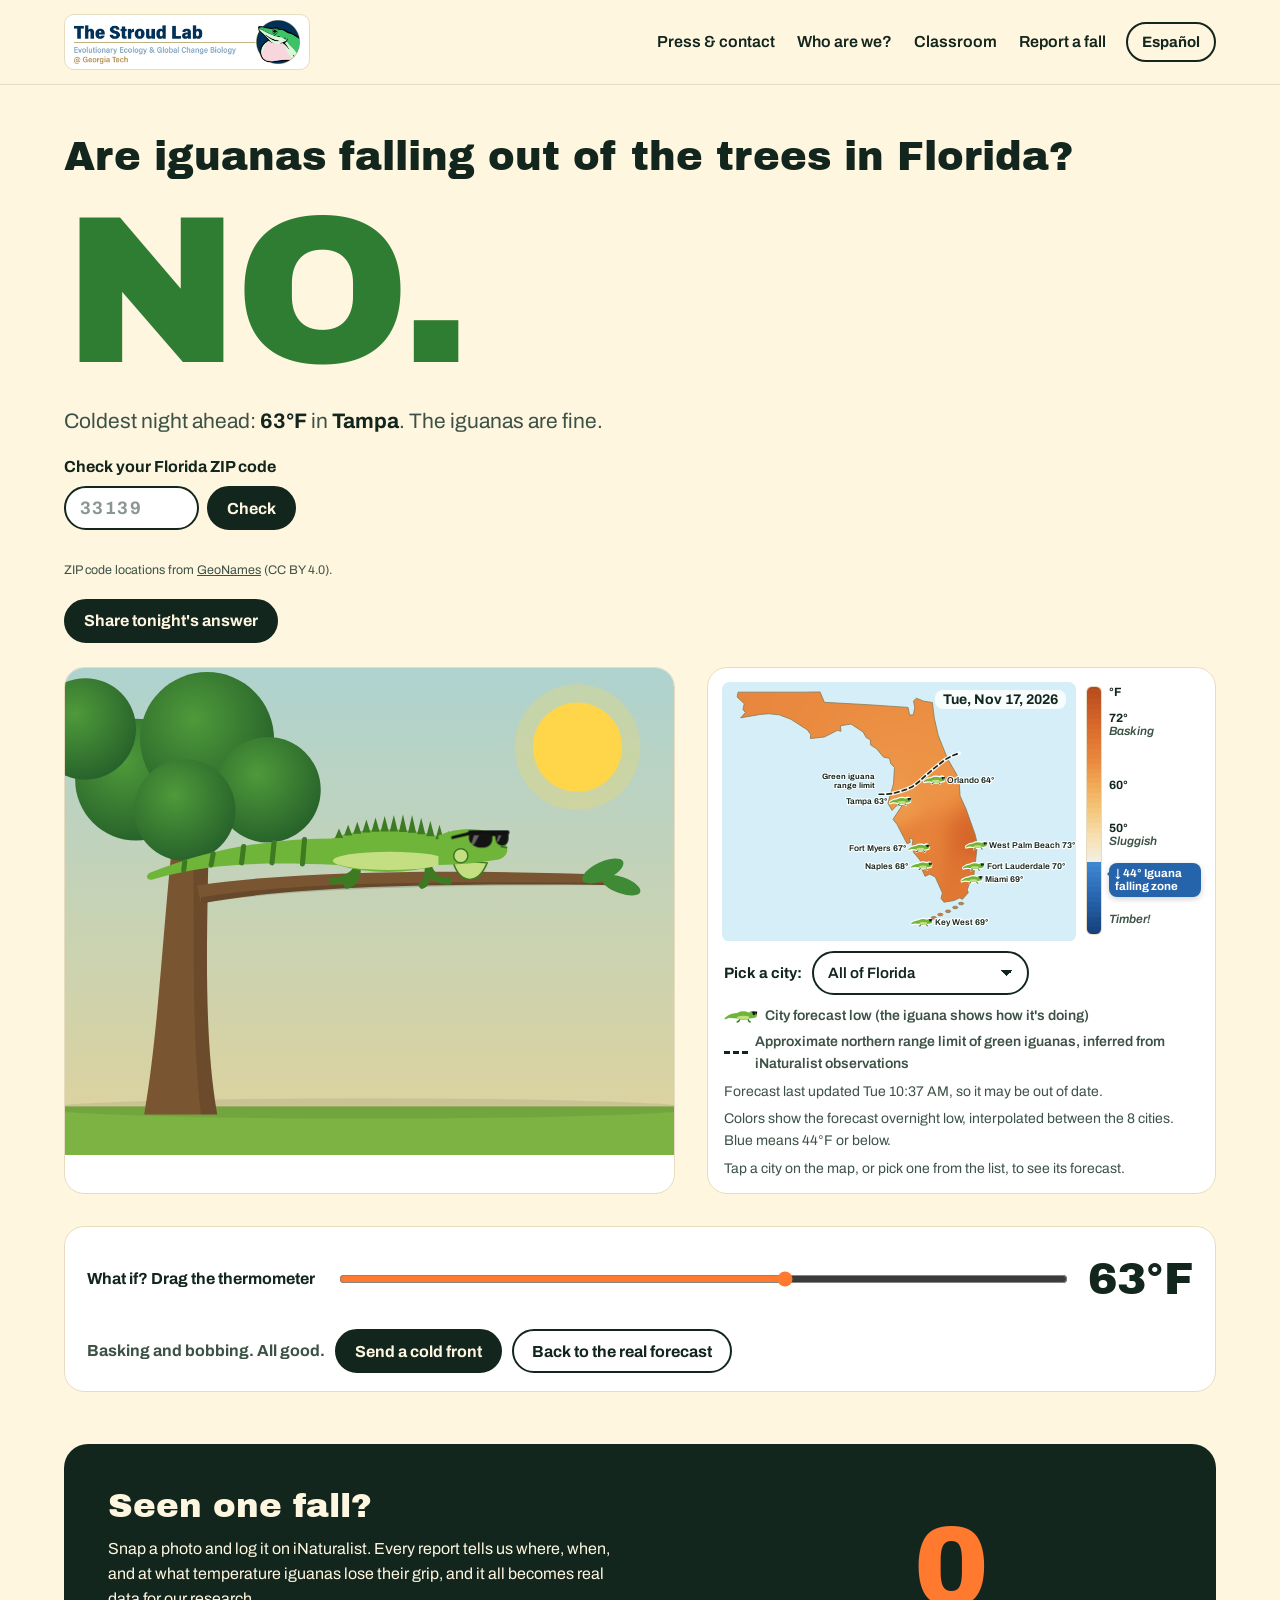
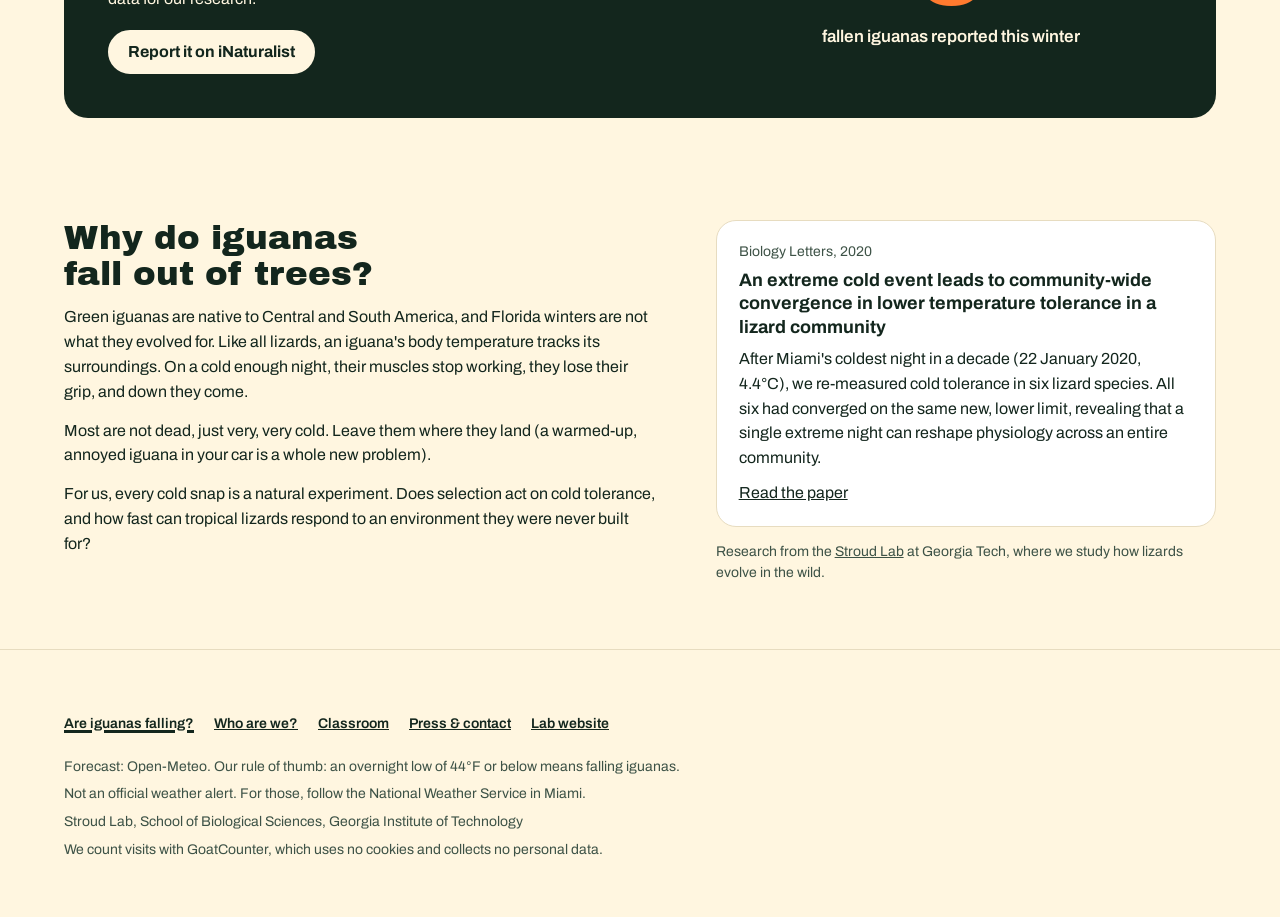
==== commit 37bcb4c8: "Home page: lab logo replaces the site name at the top left of the menu bar On index.html the Stroud " ====
--- a/index.html
+++ b/index.html
@@ -24,7 +24,7 @@
 <meta name="twitter:image" content="https://www.areiguanasfallinginflorida.com/og-image.png">
 <link rel="preconnect" href="https://fonts.googleapis.com">
 <link href="https://fonts.googleapis.com/css2?family=Archivo+Black&family=Archivo:wght@400;600;700&display=swap" rel="stylesheet">
-<link rel="stylesheet" href="assets/site.css?v=20261117f">
+<link rel="stylesheet" href="assets/site.css?v=20261117g">
 <style>
 /* VOICE: a goofy roadside sign with a real scientist behind it
    IDEA: a Florida weather board crossed with the Publix sub sign: one huge YES/NO
@@ -211,7 +211,7 @@
 </head>
 <body>
 <nav class="nav" aria-label="Site">
-  <a class="home" href="index.html" data-i18n="nav_home">Are iguanas falling?</a>
+  <a class="home navlogo" href="https://www.thestroudlab.com" data-i18n-aria="logo_link" aria-label="The Stroud Lab at Georgia Tech, lab website"><img src="assets/stroud-lab-logo.png" alt="" width="1600" height="311"></a>
   <div class="links">
     <a href="press.html" data-i18n="nav_press">Press &amp; contact</a>
     <a href="who.html" data-i18n="nav_who">Who are we?</a>
@@ -222,7 +222,6 @@
 </nav>
 
 <header class="band top"><div class="wrap">
-  <a class="lablogo toplogo" href="https://www.thestroudlab.com" data-i18n-aria="logo_link" aria-label="The Stroud Lab at Georgia Tech, lab website"><img src="assets/stroud-lab-logo.png" alt="" width="1600" height="311"></a>
   <h1 id="qh" data-i18n="q">Are iguanas falling out of the trees in Florida?</h1>
   <div class="big" id="answer" aria-live="polite">NO.</div>
   <div class="sceneslot" id="sceneSlot"></div>
@@ -407,8 +406,8 @@
   <p data-i18n="privacy">We count visits with GoatCounter, which uses no cookies and collects no personal data.</p>
 </div></footer>
 
-<script src="assets/i18n.js?v=20261117f"></script>
-<script src="assets/analytics.js?v=20261117f"></script>
+<script src="assets/i18n.js?v=20261117g"></script>
+<script src="assets/analytics.js?v=20261117g"></script>
 <script>
 {
 const FALL=44, CHILLY=60; /* 44 and below: falling. 45 to 60: chilly, no sunglasses. Above 60: sunglasses. */
--- a/assets/site.css
+++ b/assets/site.css
@@ -43,5 +43,7 @@
 /* lab logo (footer of every page); white card so the navy text reads in dark mode too */
 .lablogo{display:inline-block;background:#fff;border-radius:14px;padding:10px 14px;margin:0 0 14px;border:1px solid var(--line)}
 .lablogo img{display:block;width:min(340px,70vw);height:auto}
-.toplogo{margin:0 0 20px;padding:8px 12px}
-.toplogo img{width:min(300px,62vw)}
+/* home page: the lab logo replaces the site name at the top left of the menu bar */
+.nav .navlogo{display:inline-flex;align-items:center;background:#fff;border-radius:10px;padding:5px 9px;border:1px solid var(--line)}
+.nav .navlogo img{display:block;height:44px;width:auto}
+@media(max-width:600px){.nav .navlogo img{height:38px}}
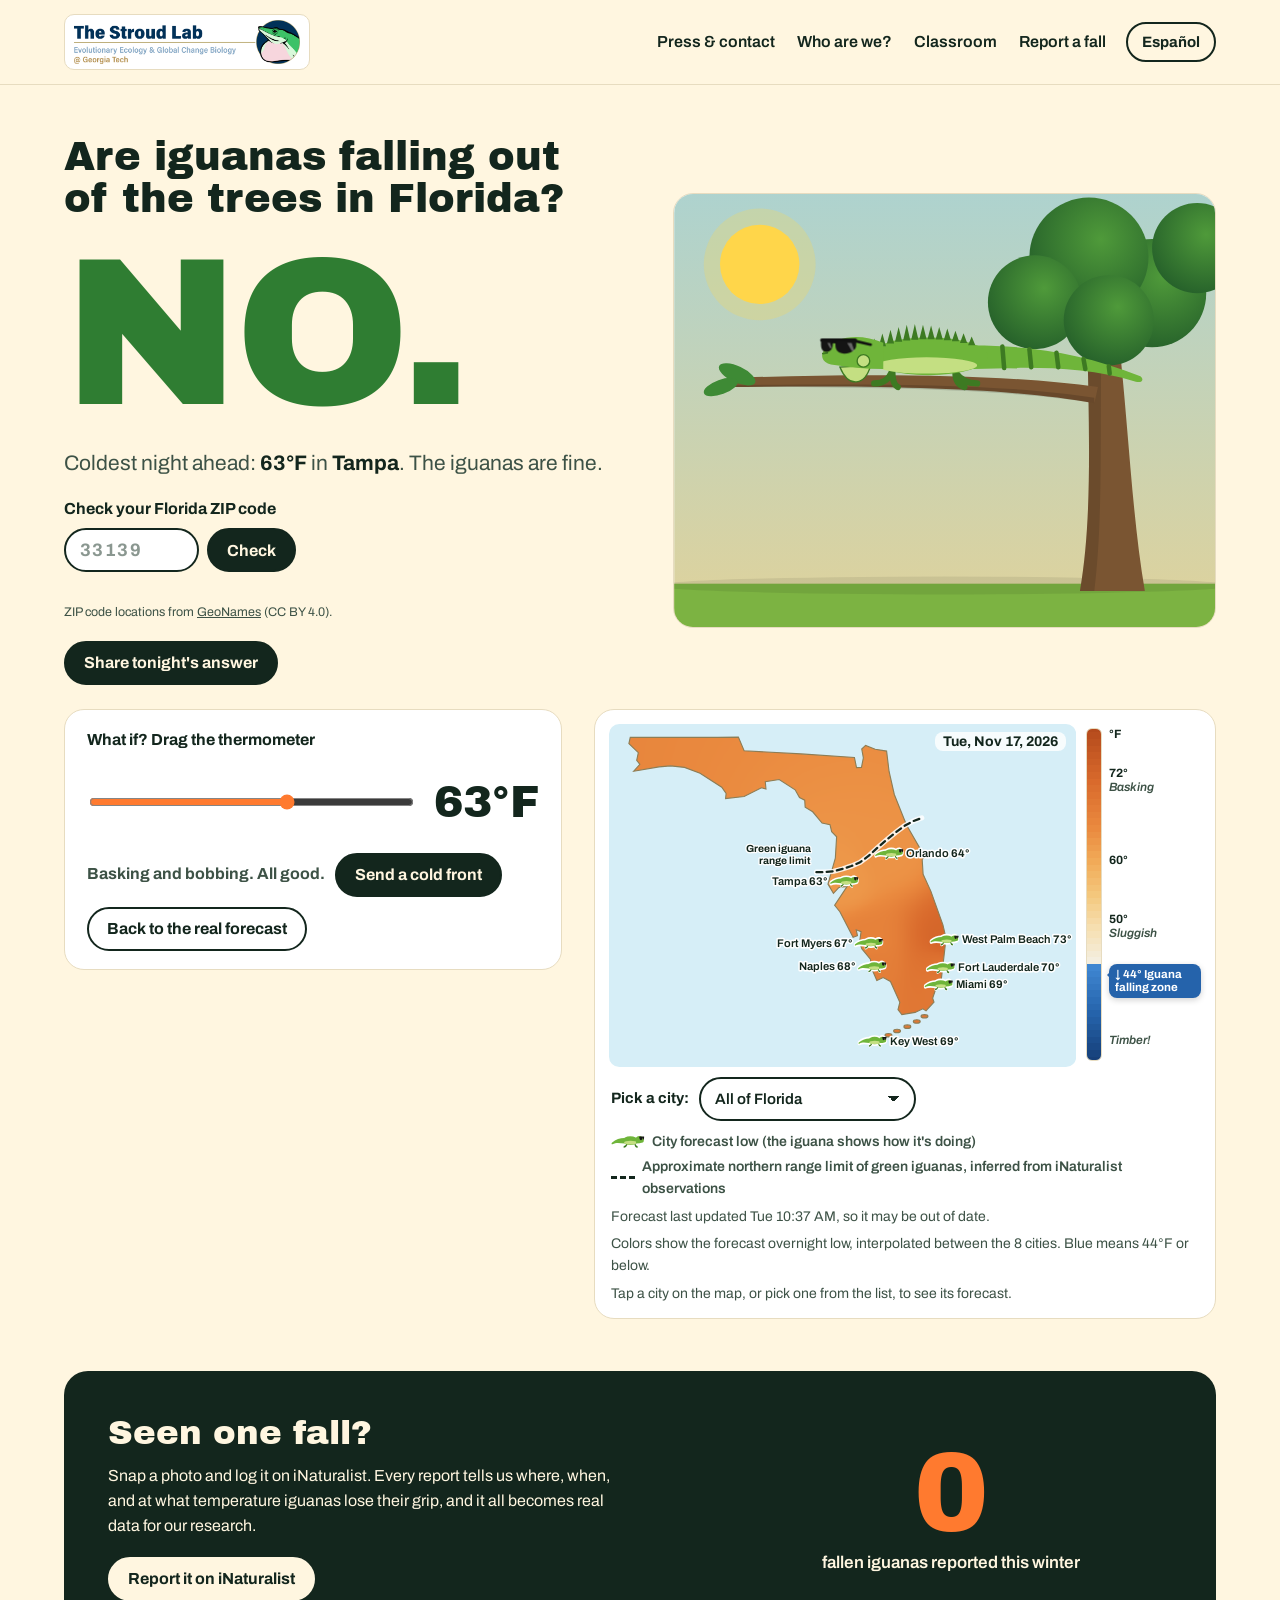
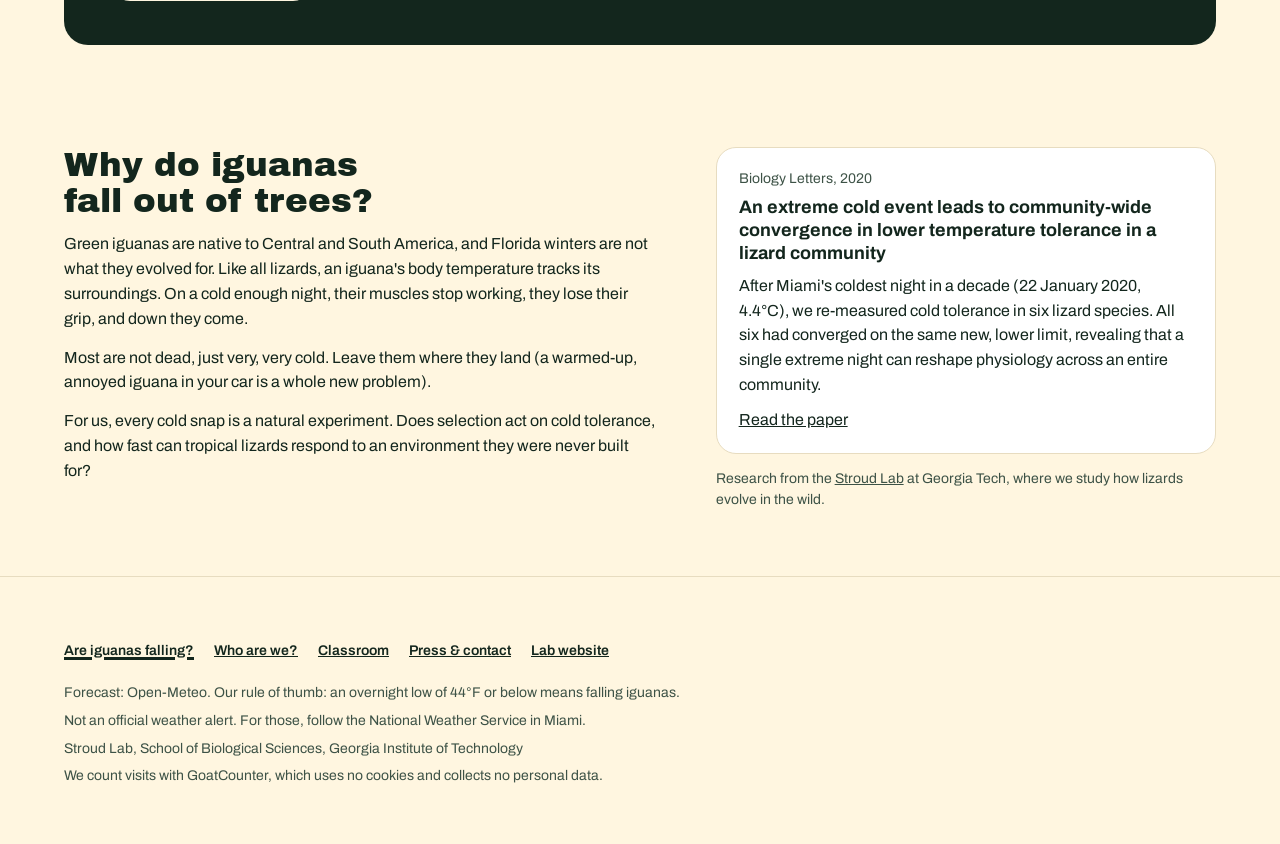
==== commit acaee6eb: "Desktop: put the animation beside the answer, facing it Above 820px the cartoon moves into the heade" ====
--- a/index.html
+++ b/index.html
@@ -196,10 +196,18 @@
 .sharepanel textarea{width:100%;font:15px/1.4 Archivo,sans-serif;margin-top:12px;padding:8px;border-radius:10px;border:1px solid var(--line);background:var(--bg);color:var(--ink);resize:vertical}
 .sharemsg{font-weight:700;color:var(--soft);min-height:1.5em;margin:10px 0 0!important}
 @media(max-width:520px){.sharepanel{grid-template-columns:minmax(0,1fr)}.sharepanel img{max-width:240px}}
-/* Desktop: map beside the animation, what-if box full width underneath.
-   Narrow screens: one column in page order: animation, what-if box, map. */
+/* Desktop: the animation sits in the header beside the answer, mirrored so the iguana faces it;
+   the what-if box and the map share the row below. Narrow screens: one column, animation under
+   the answer (not mirrored), then the what-if box, then the map. */
+header.top .wrap.hero{display:grid;grid-template-columns:minmax(0,1.05fr) minmax(0,1fr);column-gap:clamp(24px,3vw,48px);align-items:start}
+header.top .wrap.hero>*{grid-column:1}
+header.top .wrap.hero>#scenePanel{grid-column:2;grid-row:1 / span 9;align-self:center}
+.scene.mirrored{transform:scaleX(-1)}
+.scene.mirrored .unflip{transform-box:fill-box;transform-origin:50% 50%;transform:scaleX(-1)}
+.stage{grid-template-columns:minmax(0,1fr) minmax(0,1.25fr);align-items:start}
+.stage>.ctrl{grid-column:1;grid-row:1;grid-template-columns:minmax(0,1fr) auto}
+.stage>.ctrl label{grid-column:1/-1}
 .stage>.mappanel{grid-column:2;grid-row:1}
-.stage>.ctrl{grid-column:1/-1;grid-row:2}
 @media(max-width:820px){.stage,.sci,.report{grid-template-columns:minmax(0,1fr)}.stage>.mappanel,.stage>.ctrl{grid-column:auto;grid-row:auto}}
 @media(max-width:600px){.ctrl{grid-template-columns:minmax(0,1fr) auto}.ctrl label{grid-column:1/-1}}
 @media(prefers-reduced-motion:reduce){.tail,.head,.dew,body.cold .flake{animation:none!important}
@@ -286,7 +294,7 @@
             <path id="crest" fill="var(--ig2)"/>
             <g class="frost"><path id="crestFrost" fill="#fff" opacity=".85"/><path d="M-56,-10 C-30,-22 30,-24 60,-12" stroke="#fff" stroke-width="3" stroke-linecap="round" stroke-dasharray="6 5" fill="none"/><path d="M-60,-8 C-120,-10 -170,-2 -220,18" stroke="#fff" stroke-width="2.5" stroke-linecap="round" stroke-dasharray="5 6" fill="none"/></g>
             <g class="ice" fill="#eef9ff" stroke="#8fbfdc" stroke-width=".8"><path d="M-28,19 L-25,31 L-22,19Z"/><path d="M-6,21 L-2,35 L2,21Z"/><path d="M20,20 L23,30 L26,20Z"/><path d="M47,15 L50,24 L53,14Z"/><path d="M-118,9 L-115,19 L-112,8Z"/><path d="M-170,9 L-167,17 L-164,8Z"/></g>
-            <text class="brrr" x="78" y="-46" font-family="'Archivo Black',Archivo,sans-serif" font-size="17" fill="#fff" stroke="#3a6a8e" stroke-width="3.5" paint-order="stroke" stroke-linejoin="round">BRRR!</text>
+            <g class="unflip"><text class="brrr" x="78" y="-46" font-family="'Archivo Black',Archivo,sans-serif" font-size="17" fill="#fff" stroke="#3a6a8e" stroke-width="3.5" paint-order="stroke" stroke-linejoin="round">BRRR!</text></g>
             <g class="head">
               <path class="dew" d="M64,10 C70,32 88,36 98,12 Z" fill="var(--belly)" stroke="var(--ig2)" stroke-width="1.5"/>
               <path d="M50,-15 C76,-26 102,-22 114,-9 C121,-2 118,7 108,9 C90,12 70,14 50,14 Z" fill="var(--ig)"/>
@@ -792,10 +800,10 @@
 window.onLangChange(words);
 window.applyI18n();
 $("why").textContent=window.t("checking");
-/* Narrow screens: the cartoon sits right under the big YES/NO; wider screens: back in the stage */
-{const mq=matchMedia("(max-width:820px)"),panel=$("scenePanel");
- const place=()=>{if(mq.matches){if(panel.parentNode!==$("sceneSlot"))$("sceneSlot").appendChild(panel);}
-   else if(panel.parentNode!==$("stage"))$("stage").insertBefore(panel,$("stage").firstChild);};
+/* Narrow screens: the cartoon sits right under the big YES/NO; wider screens: beside it in the header, mirrored */
+{const mq=matchMedia("(max-width:820px)"),panel=$("scenePanel"),hero=document.querySelector("header.top .wrap"),scene=panel.querySelector(".scene");
+ const place=()=>{if(mq.matches){hero.classList.remove("hero");scene.classList.remove("mirrored");if(panel.parentNode!==$("sceneSlot"))$("sceneSlot").appendChild(panel);}
+   else{hero.classList.add("hero");scene.classList.add("mirrored");if(panel.parentNode!==hero)hero.appendChild(panel);}};
  place();mq.addEventListener("change",place);}
 drawMap(CITIES.map((c,i)=>({...c,min:SAMPLE[i]})));setScene(70,false,true);
 loadFalls().then(load).then(()=>{try{const z=new URLSearchParams(location.search).get("zip");if(z){$("zip").value=z.replace(/\D/g,"").slice(0,5);lookupZip($("zip").value);}}catch(e){}});
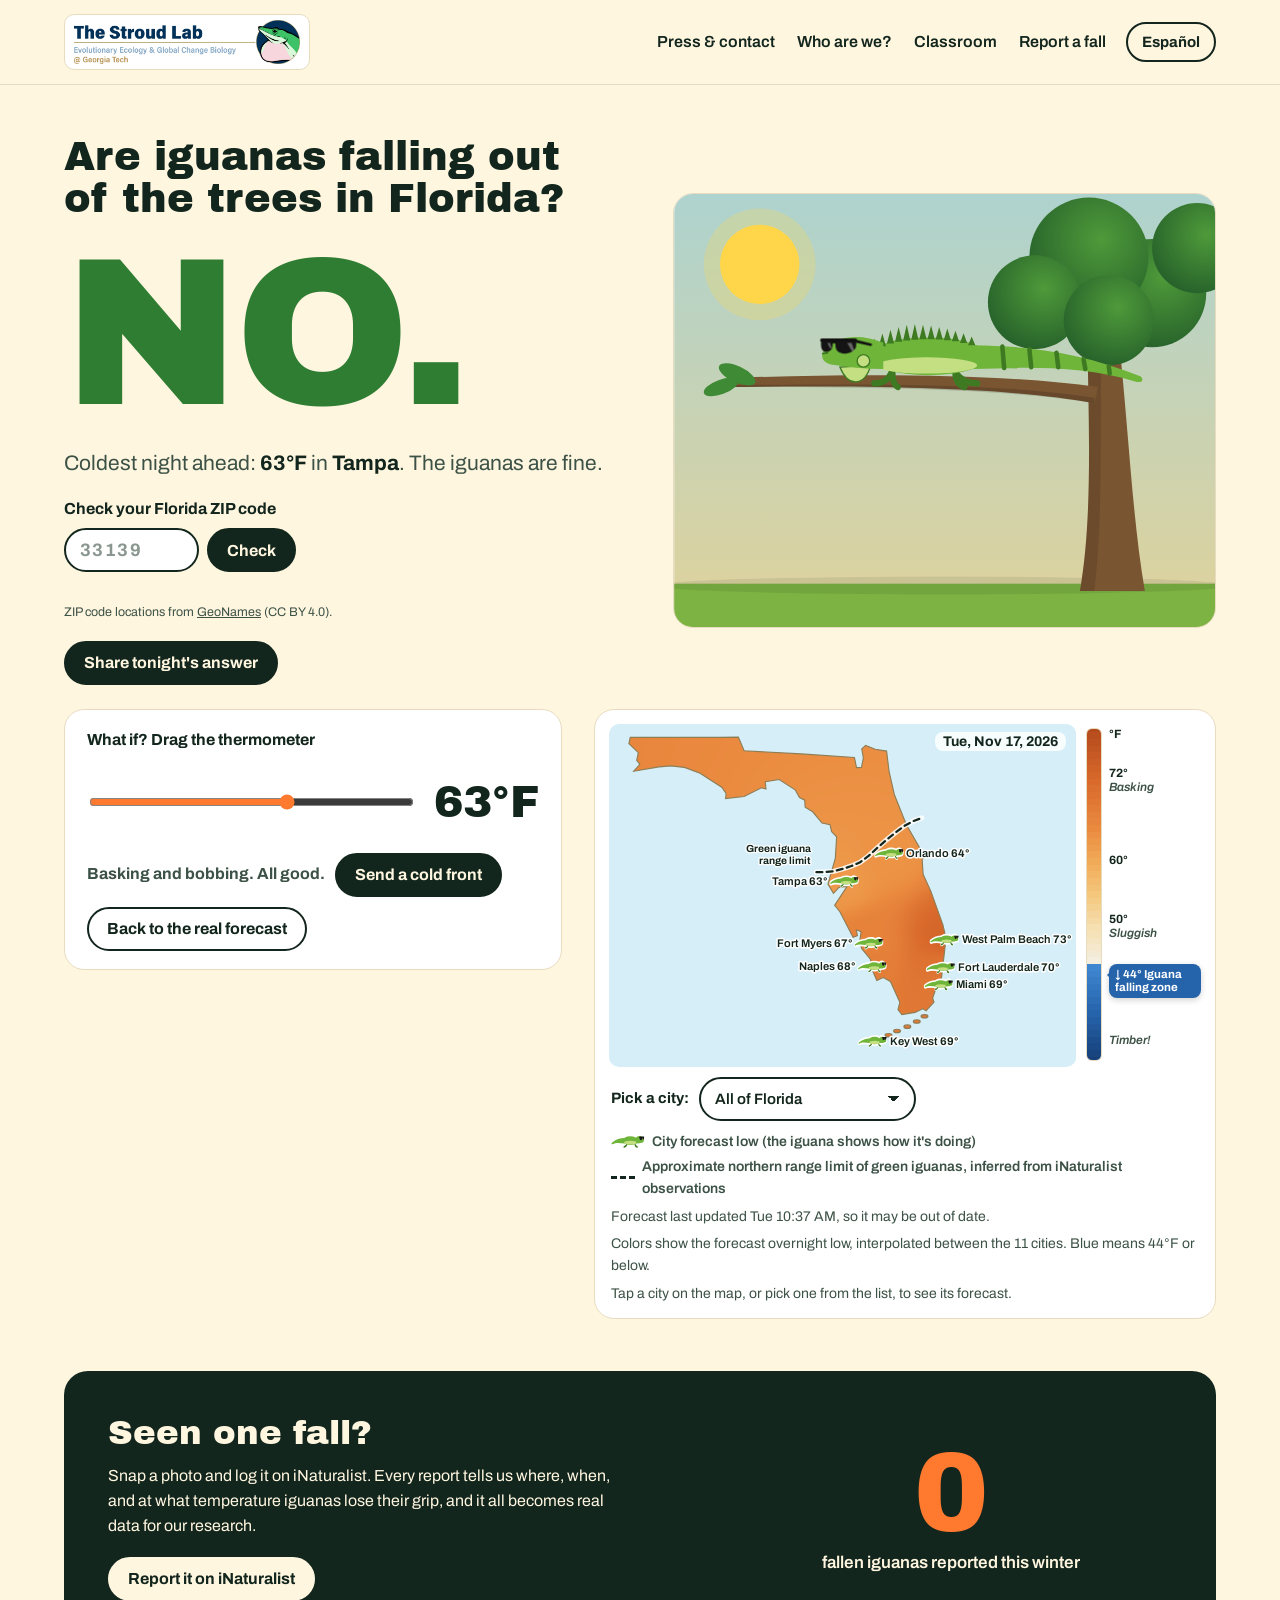
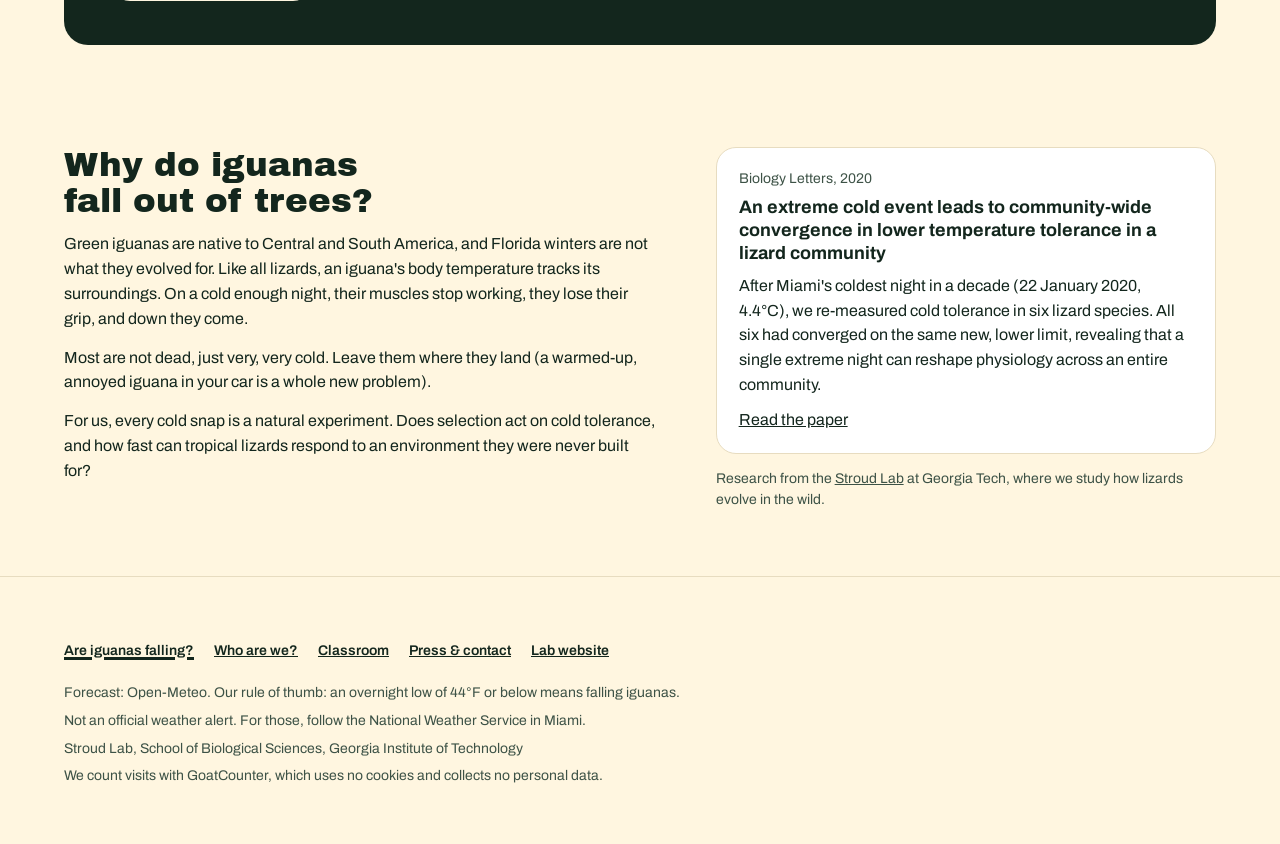
==== commit 7f59495b: "Map: add Port St. Lucie, Sarasota and Sebring (11 cities) The forecast job and the page now cover Ke" ====
--- a/index.html
+++ b/index.html
@@ -24,7 +24,7 @@
 <meta name="twitter:image" content="https://www.areiguanasfallinginflorida.com/og-image.png">
 <link rel="preconnect" href="https://fonts.googleapis.com">
 <link href="https://fonts.googleapis.com/css2?family=Archivo+Black&family=Archivo:wght@400;600;700&display=swap" rel="stylesheet">
-<link rel="stylesheet" href="assets/site.css?v=20261117g">
+<link rel="stylesheet" href="assets/site.css?v=20261117h">
 <style>
 /* VOICE: a goofy roadside sign with a real scientist behind it
    IDEA: a Florida weather board crossed with the Publix sub sign: one huge YES/NO
@@ -414,8 +414,8 @@
   <p data-i18n="privacy">We count visits with GoatCounter, which uses no cookies and collects no personal data.</p>
 </div></footer>
 
-<script src="assets/i18n.js?v=20261117g"></script>
-<script src="assets/analytics.js?v=20261117g"></script>
+<script src="assets/i18n.js?v=20261117h"></script>
+<script src="assets/analytics.js?v=20261117h"></script>
 <script>
 {
 const FALL=44, CHILLY=60; /* 44 and below: falling. 45 to 60: chilly, no sunglasses. Above 60: sunglasses. */
@@ -424,8 +424,10 @@
  {n:"Miami",lat:25.76,lon:-80.19,side:"r"},{n:"Fort Lauderdale",lat:26.12,lon:-80.14,side:"r"},
  {n:"West Palm Beach",lat:26.71,lon:-80.05,side:"r"},{n:"Naples",lat:26.14,lon:-81.79,side:"l"},
  {n:"Fort Myers",lat:26.64,lon:-81.87,side:"l"},{n:"Key West",lat:24.56,lon:-81.78,side:"r"},
- {n:"Tampa",lat:27.95,lon:-82.46,side:"l"},{n:"Orlando",lat:28.54,lon:-81.38,side:"r"}];
-const SAMPLE=[66,67,65,63,62,72,60,58];
+ {n:"Tampa",lat:27.95,lon:-82.46,side:"l"},{n:"Orlando",lat:28.54,lon:-81.38,side:"r"},
+ {n:"Port St. Lucie",lat:27.29,lon:-80.35,side:"r"},
+ {n:"Sarasota",lat:27.34,lon:-82.53,side:"l"},{n:"Sebring",lat:27.50,lon:-81.44,side:"t"}];
+const SAMPLE=[66,67,65,63,62,72,60,58,62,61,59];
 const K=Math.cos(28*Math.PI/180),P=(lo,la)=>[(lo+87.7)*K*55+10,(31.1-la)*55+10];
 const FL="M117.0,15.6L140.9,15.3L147.6,31.3L214.1,34.9L276.3,39.1L278.7,50.9L284.5,50.6L286.7,39.4L284.8,29.2L289.3,25.0L300.5,29.5L313.8,31.6L316.7,55.4L322.8,82.2L336.9,117.5L358.5,155.1L355.3,157.8L356.4,175.3L365.4,194.9L379.5,234.3L382.4,246.7L382.1,259.3L376.8,304.8L372.3,305.7L367.5,319.9L369.1,324.4L359.8,334.6L356.1,332.2L347.0,336.4L331.6,338.9L327.1,333.1L329.2,324.7L318.3,300.3L309.8,295.8L302.4,299.1L296.5,285.5L294.9,274.4L284.8,262.0L282.4,253.9L284.0,242.2L278.4,240.1L279.8,247.0L274.7,248.8L259.3,219.0L253.2,211.4L267.8,189.4L258.2,190.7L251.8,197.6L245.4,186.7L254.0,156.6L255.5,131.6L249.7,125.6L247.8,117.5L238.5,115.6L227.6,102.4L218.8,97.0L218.3,88.8L212.2,85.8L207.1,76.8L188.5,64.7L172.3,67.4L173.1,75.9L167.8,74.4L147.6,84.6L126.0,87.0L126.6,81.0L121.5,73.8L96.2,57.5L78.1,50.6L61.9,48.8L48.4,50.0L18.8,55.1L26.0,47.0L22.3,42.4L24.2,33.4L13.2,22.9L14.8,15.6L117.0,15.6Z";
 const keys=[[358,341],[349,347],[338,353],[326,358],[316,363],[306,367],[298,369]];
@@ -458,7 +460,7 @@
 /* ===== Temperature map =====
    Land is coloured by the forecast overnight low, interpolated (inverse-distance weighting
    in map space) between the daily job's forecast grid in status.json, or between the
-   8 cities if the grid is missing. 44°F and below is one blue class (darker = colder);
+   cities if the grid is missing. 44°F and below is one blue class (darker = colder);
    above that a sequential ramp runs from pale cream at 45°F to deep orange at 80°F. */
 const COLD_STOPS=[[30,"#163f78"],[37,"#2563ab"],[44,"#3f86d1"]];
 const WARM_STOPS=[[45,"#f4eedf"],[50,"#f6dfb0"],[55,"#f4c77c"],[60,"#f1aa58"],[65,"#ea8a3f"],[72,"#d96a2c"],[80,"#b44a1c"]];
@@ -593,9 +595,9 @@
   const srcRows=grid&&grid.length?grid:rows;
   if(rasterKey!==srcRows){rasterKey=srcRows;rasterURL=tempImage(srcRows.map(p=>{const[x,y]=P(p.lon,p.lat);return{x,y,t:p.min};}));}
   const url=rasterURL;
-  const pins=rows.map(c=>{const[x,y]=P(c.lon,c.lat);const r=c.side==="r";
+  const pins=rows.map(c=>{const[x,y]=P(c.lon,c.lat);const r=c.side==="r",bl=c.side==="t",dy=c.dy||0; /* side: r right, l left, t above */
     return `<g class="city${selCity===c.n?" sel":""}" data-city="${c.n}">${miniIguana(x,y,level(Math.round(c.min)),selCity===c.n)}
-    <text x="${r?x+20:x-20}" y="${y+4.5}" text-anchor="${r?"start":"end"}">${c.n} <tspan class="t">${Math.round(c.min)}°</tspan></text></g>`}).join("");
+    <text x="${bl?x:r?x+20:x-20}" y="${(bl?y-12:y+4.5)+dy}" text-anchor="${bl?"middle":r?"start":"end"}">${c.n} <tspan class="t">${Math.round(c.min)}°</tspan></text></g>`}).join("");
   const rp=RANGE.map(([la,lo])=>P(lo,la)),rd="M"+rp.map(p=>p.map(v=>v.toFixed(1)).join(",")).join("L"),[rx,ry]=rp[0];
   $("map").innerHTML=`<defs><clipPath id="flclip"><path d="${FL}"/>${keys.map(([x,y])=>`<ellipse cx="${x}" cy="${y}" rx="4" ry="2"/>`).join("")}</clipPath></defs>
     <rect x="-10" width="545" height="400" class="sea" rx="12"/>
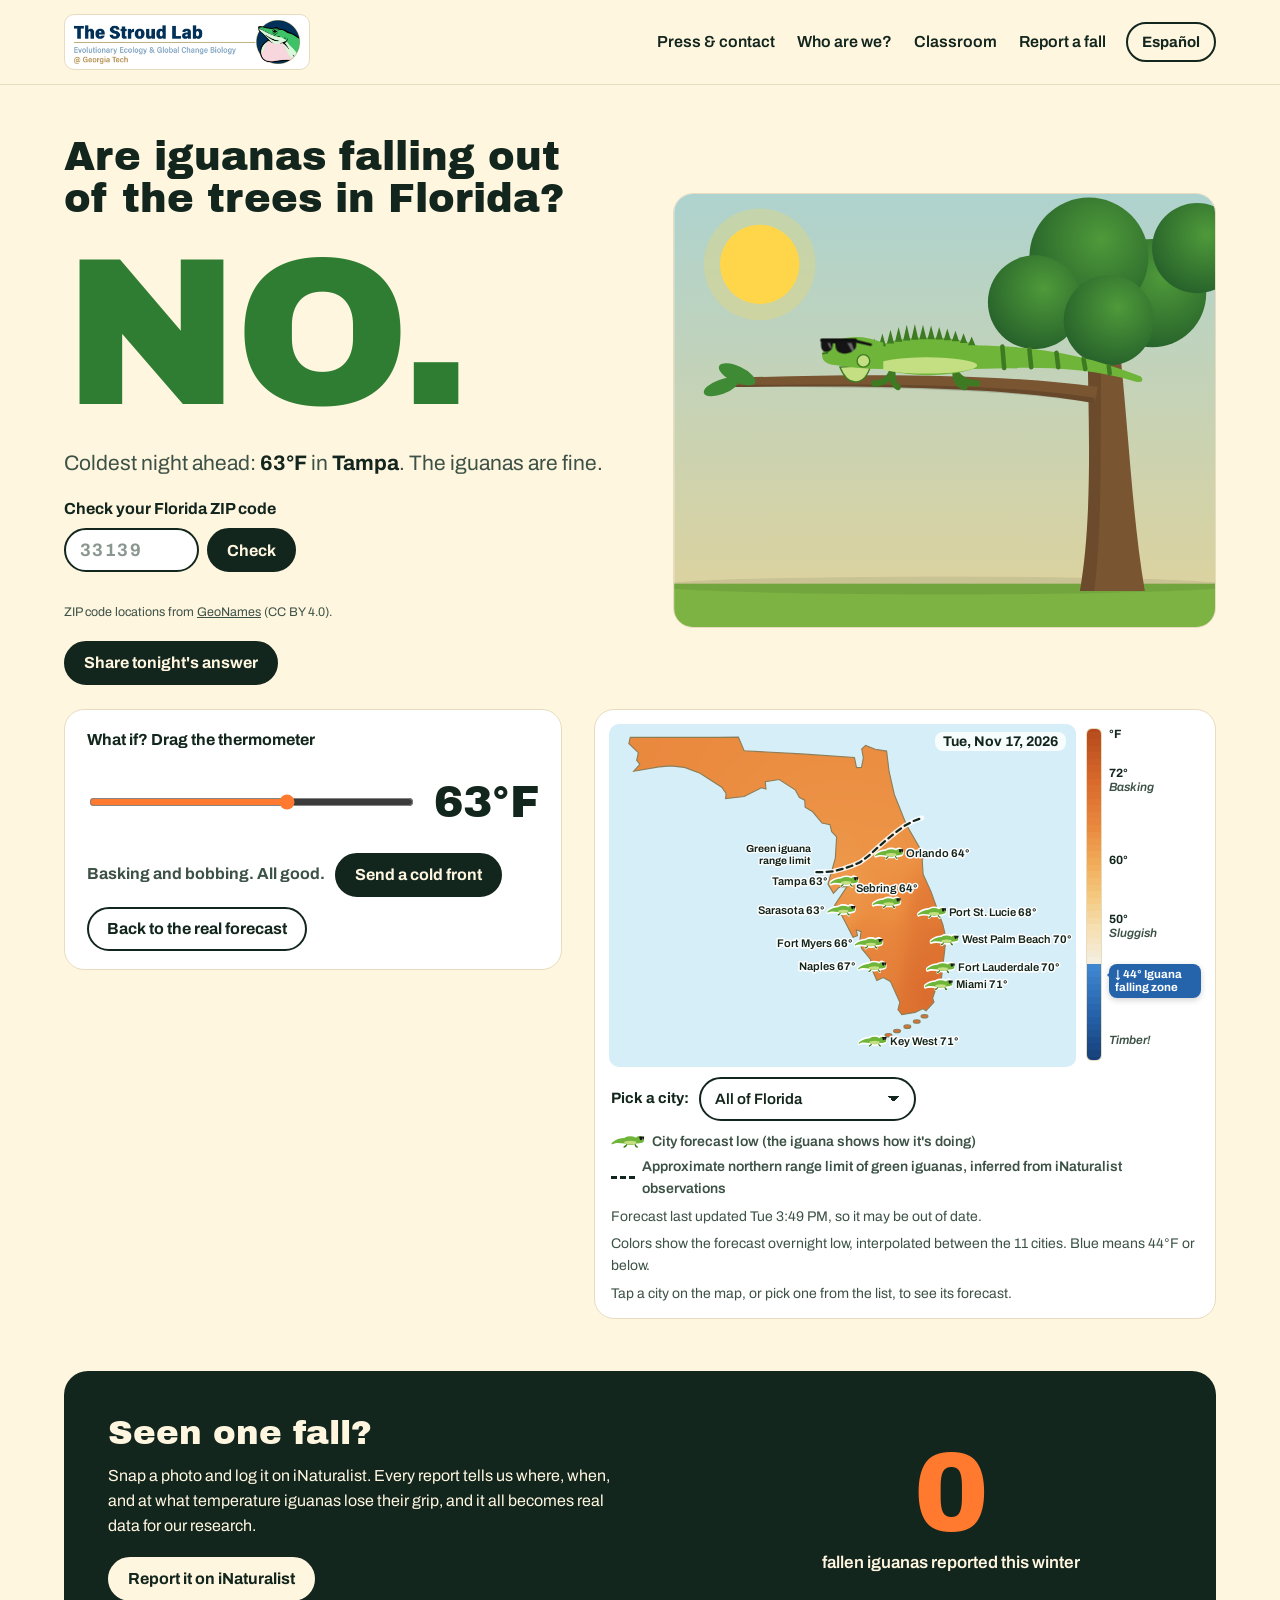
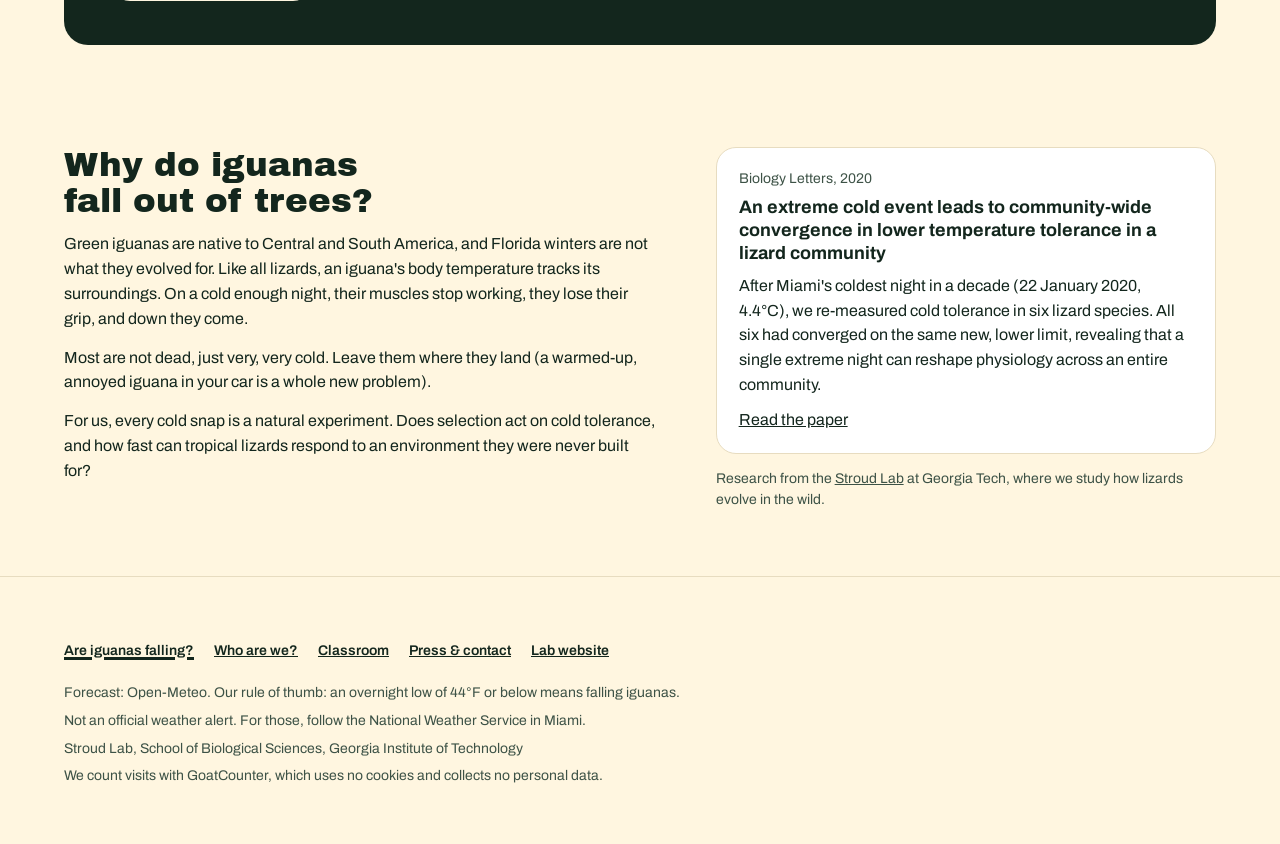
==== commit df765839: "Add the iykyk retro animation behind a YES-only button iykyk.html is the supplied retro falling-igua" ====
--- a/index.html
+++ b/index.html
@@ -24,7 +24,7 @@
 <meta name="twitter:image" content="https://www.areiguanasfallinginflorida.com/og-image.png">
 <link rel="preconnect" href="https://fonts.googleapis.com">
 <link href="https://fonts.googleapis.com/css2?family=Archivo+Black&family=Archivo:wght@400;600;700&display=swap" rel="stylesheet">
-<link rel="stylesheet" href="assets/site.css?v=20261117h">
+<link rel="stylesheet" href="assets/site.css?v=20261117i">
 <style>
 /* VOICE: a goofy roadside sign with a real scientist behind it
    IDEA: a Florida weather board crossed with the Publix sub sign: one huge YES/NO
@@ -173,6 +173,13 @@
 @keyframes fall{0%{transform:none}10%{transform:rotate(-5deg)}20%{transform:rotate(6deg)}28%{transform:translate(0,8px) rotate(25deg)}68%{transform:translate(-14px,240px) rotate(180deg)}74%{transform:translate(-14px,218px) rotate(176deg)}80%,100%{transform:translate(-14px,229px) rotate(180deg)}}
 @keyframes snow{from{transform:translateY(-20px)}to{transform:translateY(60px)}}
 .sharerow{margin-top:18px}
+.iykykrow{padding:12px 14px 14px;text-align:center;border-top:1px solid var(--line)}
+.iykykrow button{font:700 15px "Times New Roman",Times,serif;letter-spacing:.01em;min-height:44px;height:auto;padding:8px 16px;border-color:#d00000;color:#d00000;background:#fff;line-height:1.25;word-break:break-word;display:inline-block}
+.iykykrow button:hover{background:#d00000;color:#fff}
+dialog.iykyk{width:100vw;height:100vh;height:100dvh;max-width:none;max-height:none;margin:0;padding:0;border:0;background:#fff}
+dialog.iykyk::backdrop{background:rgba(0,0,0,.6)}
+dialog.iykyk iframe{display:block;width:100%;height:100%;border:0}
+dialog.iykyk .iyclose{position:fixed;top:10px;right:10px;z-index:2;width:48px;min-height:48px;padding:0;justify-content:center;font-size:28px;line-height:1;background:#fff;color:#000;border:2px solid #000}
 .sceneslot>.panel{margin:10px 0 18px}
 .zipform{margin-top:18px;max-width:560px}
 .zipform label{display:block;font-weight:700;margin-bottom:6px}
@@ -327,6 +334,7 @@
         </g>
         <g class="flake" fill="#fff" id="flakes"></g>
       </svg>
+      <div class="iykykrow" id="iykykRow" hidden><button type="button" id="iykykBtn" data-track="iykyk-open" data-i18n="iykyk_btn">arepublixchickentendersubsonsale.com style iykyk</button></div>
     </div>
       <div class="ctrl">
       <label for="t" data-i18n="whatif">What if? Drag the thermometer</label>
@@ -414,8 +422,12 @@
   <p data-i18n="privacy">We count visits with GoatCounter, which uses no cookies and collects no personal data.</p>
 </div></footer>
 
-<script src="assets/i18n.js?v=20261117h"></script>
-<script src="assets/analytics.js?v=20261117h"></script>
+<dialog class="iykyk" id="iykyk" data-i18n-aria="iykyk_title" aria-label="Retro falling-iguana animation">
+  <button type="button" class="iyclose" id="iykykClose" data-i18n-aria="iykyk_close" aria-label="Close the retro animation">×</button>
+  <iframe id="iykykFrame" data-i18n-aria="iykyk_title" aria-label="Retro falling-iguana animation"></iframe>
+</dialog>
+<script src="assets/i18n.js?v=20261117i"></script>
+<script src="assets/analytics.js?v=20261117i"></script>
 <script>
 {
 const FALL=44, CHILLY=60; /* 44 and below: falling. 45 to 60: chilly, no sunglasses. Above 60: sunglasses. */
@@ -619,6 +631,7 @@
   $("qh").textContent=(selCity||zipPlace)?window.t("q_city",{c:c.n}):window.t("q");
   zipStatus();
   $("answer").textContent=window.t(L==="cold"?"yes":"no");
+  $("iykykRow").hidden=L!=="cold";
   $("why").innerHTML=c.north?window.t("why_north",{c:esc2(c.n),t:t}):window.t("why_"+L,{c:esc2(c.n),t:t});
   if(liveUpdated)liveDate=new Date(liveUpdated).toLocaleString(window.getLang()==="es"?"es":"en",{weekday:"short",hour:"numeric",minute:"2-digit"});
   $("mapcap").textContent=window.t(liveNote,{d:liveDate});
@@ -802,6 +815,11 @@
 window.onLangChange(words);
 window.applyI18n();
 $("why").textContent=window.t("checking");
+/* "iykyk": the retro animation (iykyk.html) full screen, starting at the forecast low being shown */
+$("iykykBtn").addEventListener("click",()=>{const c=shownCity();
+  $("iykykFrame").src="iykyk.html?t="+(c?Math.round(c.min):38);$("iykyk").showModal();$("iykykClose").focus();});
+$("iykykClose").addEventListener("click",()=>$("iykyk").close());
+$("iykyk").addEventListener("close",()=>{$("iykykFrame").src="about:blank";$("iykykBtn").focus();});
 /* Narrow screens: the cartoon sits right under the big YES/NO; wider screens: beside it in the header, mirrored */
 {const mq=matchMedia("(max-width:820px)"),panel=$("scenePanel"),hero=document.querySelector("header.top .wrap"),scene=panel.querySelector(".scene");
  const place=()=>{if(mq.matches){hero.classList.remove("hero");scene.classList.remove("mirrored");if(panel.parentNode!==$("sceneSlot"))$("sceneSlot").appendChild(panel);}
